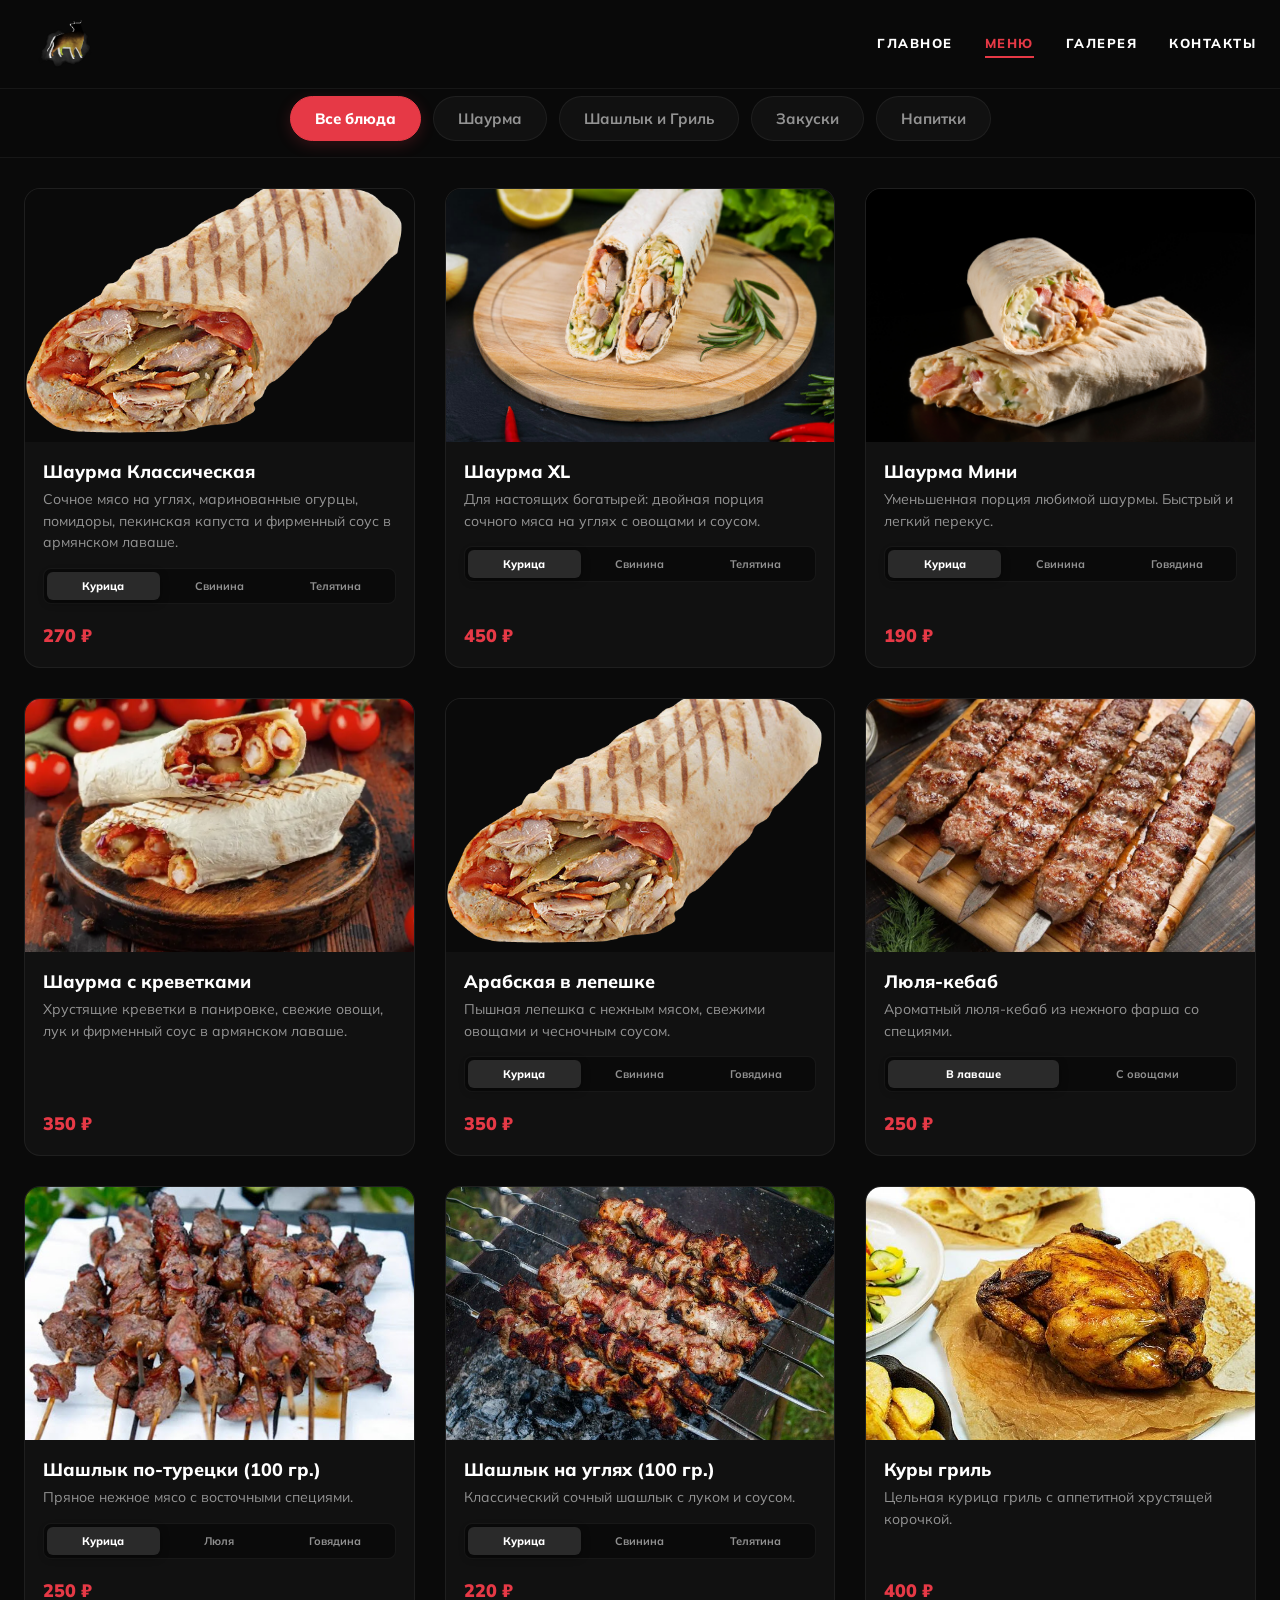
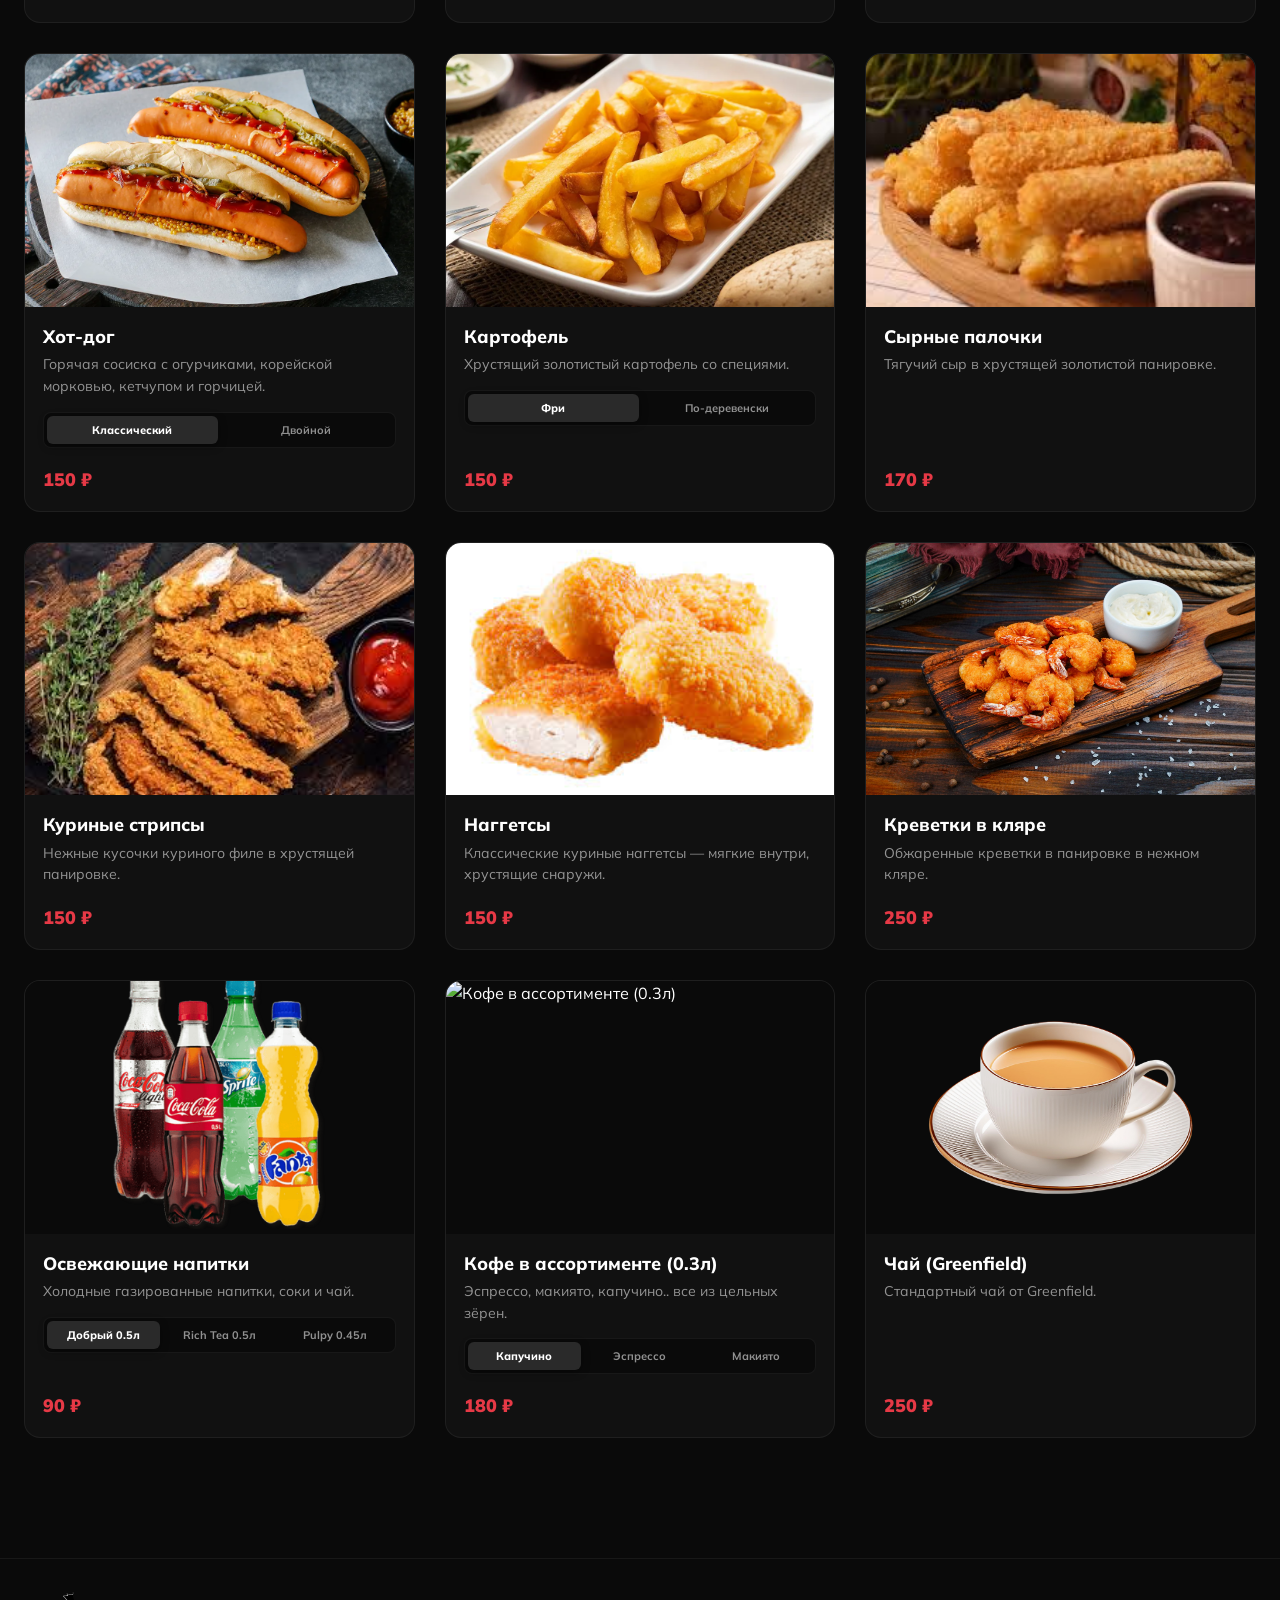
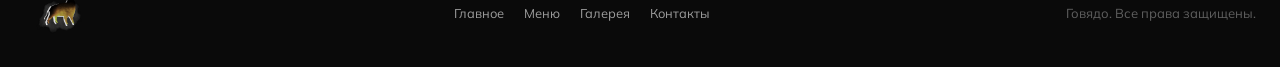
==== menu.html @ 37a3d104 "big upd2" ====
<!DOCTYPE html>
<html lang="ru">
<head>
    <meta charset="UTF-8">
    <meta name="viewport" content="width=device-width, initial-scale=1.0, maximum-scale=5.0">
    <title>Меню - Говядо</title>
    <meta name="description" content="Меню">
    <link rel="preconnect" href="https://fonts.googleapis.com">
    <link rel="preconnect" href="https://fonts.gstatic.com" crossorigin>
    <link href="https://fonts.googleapis.com/css2?family=Mulish:wght@400;500;600;700;800;900&display=swap" rel="stylesheet">
    <link rel="stylesheet" href="assets/css/main.css?v=4">
    <link rel="icon" type="image/svg+xml" href="favicon.svg">
</head>
<body class="page-menu">
    <!-- Header -->
    <header class="header">
        <div class="nav__backdrop"></div>
        <div class="header__inner">
            <a href="./" class="logo">
                <img src="assets/images/logo.png" alt="Говядо" class="logo__img">
            </a>
            <nav class="nav">
                <a href="./" class="nav__link">Главное</a>
                <a href="./menu" class="nav__link nav__link--active">Меню</a>
                <a href="./#gallery" class="nav__link">Галерея</a>
                <a href="./#contacts" class="nav__link">Контакты</a>
            </nav>
            <button class="nav__toggle" aria-label="Открыть меню">
                <span></span>
                <span></span>
                <span></span>
            </button>
        </div>
    </header>

    <!-- Categories Sub-navigation (Sticky) -->
    <div class="menu-categories">
        <div class="menu-categories__inner">
            <button class="category-btn category-btn--active" data-category="all">Все блюда</button>
            <button class="category-btn" data-category="shawarma">Шаурма</button>
            <button class="category-btn" data-category="grill">Шашлык и Гриль</button>
            <button class="category-btn" data-category="snacks">Закуски</button>
            <button class="category-btn" data-category="drinks">Напитки</button>
        </div>
    </div>

    <!-- Menu Section -->
    <main class="menu-section">
        <div class="container">
            <div class="menu-grid" id="menu-grid"></div>
        </div>
    </main>

    <!-- Footer -->
    <footer class="footer">
        <div class="container">
            <div class="footer__inner">
                <a href="#" class="logo">
                    <img src="assets/images/logo.png" alt="Говядо" class="logo__img">
                </a>
                <nav class="footer__nav" style="display: flex; gap: 20px; margin: 10px 0;">
                    <a href="./#hero" style="font-size: 0.8rem; color: rgba(255,255,255,0.6);">Главное</a>
                    <a href="./menu" style="font-size: 0.8rem; color: rgba(255,255,255,0.6);">Меню</a>
                    <a href="./#gallery" style="font-size: 0.8rem; color: rgba(255,255,255,0.6);">Галерея</a>
                    <a href="./#contacts" style="font-size: 0.8rem; color: rgba(255,255,255,0.6);">Контакты</a>
                </nav>
                <p class="footer__copy">Говядо. Все права защищены.</p>
            </div>
        </div>
    </footer>

    <script src="assets/js/main.js?v=4"></script>
</body>
</html>
---- assets/css/main.css ----
/* ============================================
   Говядо — Unified Production Stylesheet
   Font: Mulish (weights 400,500,600,700,800,900)
   ============================================ */

/* ============================================
   CSS Variables & Reset
   ============================================ */
:root {
    --font-main: 'Mulish', -apple-system, BlinkMacSystemFont, 'Segoe UI', Roboto, sans-serif;
    --color-bg: #0a0a0a;
    --color-bg-secondary: #0f0f0f;
    --color-surface: #111111;
    --color-surface-hover: #151515;
    --color-accent: #e63946;
    --color-accent-hover: #f2525f;
    --color-accent-dark: #c42b38;
    --color-text: #ffffff;
    --color-text-muted: rgba(255, 255, 255, 0.55);
    --color-text-dim: rgba(255, 255, 255, 0.35);
    --color-border: rgba(255, 255, 255, 0.06);
    --color-border-hover: rgba(230, 57, 70, 0.2);
    --radius-sm: 8px;
    --radius-md: 12px;
    --radius-lg: 14px;
    --radius-xl: 16px;
    --radius-pill: 30px;
    --shadow-sm: 0 2px 8px rgba(0, 0, 0, 0.2);
    --shadow-md: 0 8px 25px rgba(0, 0, 0, 0.3);
    --shadow-accent: 0 4px 15px rgba(230, 57, 70, 0.2);
    --transition-fast: 0.2s cubic-bezier(0.16, 1, 0.3, 1);
    --transition-base: 0.3s cubic-bezier(0.16, 1, 0.3, 1);
    --transition-slow: 0.5s cubic-bezier(0.16, 1, 0.3, 1);
}

*, *::before, *::after {
    margin: 0;
    padding: 0;
    box-sizing: border-box;
}

html {
    scroll-behavior: smooth;
    font-size: 16px;
    -webkit-text-size-adjust: 100%;
    -webkit-font-smoothing: antialiased;
    -moz-osx-font-smoothing: grayscale;
}

body {
    font-family: var(--font-main);
    background-color: var(--color-bg);
    color: var(--color-text);
    line-height: 1.5;
    overflow-x: hidden;
    font-weight: 400;
}

a {
    color: inherit;
    text-decoration: none;
    font-family: var(--font-main);
}

button {
    font-family: var(--font-main);
}

input, select, textarea {
    font-family: var(--font-main);
}

img {
    max-width: 100%;
    height: auto;
    display: block;
}

.container {
    width: 100%;
    max-width: 1280px;
    margin: 0 auto;
    padding: 0 20px;
}

/* ============================================
   Header / Navigation
   ============================================ */
.header {
    position: fixed;
    top: 0;
    left: 0;
    right: 0;
    z-index: 1000;
    padding: 14px 0;
    background: rgba(10, 10, 10, 0.95);
    backdrop-filter: blur(16px);
    -webkit-backdrop-filter: blur(16px);
    border-bottom: 1px solid var(--color-border);
    transition: padding var(--transition-fast), background var(--transition-fast);
}

.header--scrolled {
    padding: 10px 0;
    background: rgba(10, 10, 10, 0.98);
}

.header__inner {
    display: flex;
    align-items: center;
    justify-content: space-between;
    max-width: 1280px;
    margin: 0 auto;
    padding: 0 20px;
    position: relative;
    z-index: 1001;
}

/* Mobile menu backdrop */
.nav__backdrop {
    position: fixed;
    inset: 0;
    background: rgba(0, 0, 0, 0.6);
    backdrop-filter: blur(6px);
    -webkit-backdrop-filter: blur(6px);
    opacity: 0;
    visibility: hidden;
    transition: opacity 0.35s ease, visibility 0.35s ease;
    z-index: 998;
}

.nav--open .nav__backdrop {
    opacity: 1;
    visibility: visible;
}

.logo__img {
    display: block;
    height: 52px;
    width: auto;
    max-width: 220px;
    transition: height var(--transition-fast);
}

.header--scrolled .logo__img {
    height: 44px;
}

.nav {
    display: flex;
    gap: 32px;
}

.nav__link {
    font-family: var(--font-main);
    font-size: 0.8125rem;
    font-weight: 800;
    text-transform: uppercase;
    letter-spacing: 1.5px;
    color: var(--color-text);
    transition: color var(--transition-fast);
    position: relative;
    padding: 4px 0;
}

.nav__link::after {
    content: '';
    position: absolute;
    bottom: 0;
    left: 0;
    width: 0;
    height: 2px;
    background: var(--color-accent);
    transition: width var(--transition-base);
}

.nav__link:hover,
.nav__link--active {
    color: var(--color-accent);
}

.nav__link:hover::after,
.nav__link--active::after {
    width: 100%;
}

.nav__toggle {
    display: none;
    flex-direction: column;
    gap: 5px;
    background: none;
    border: none;
    cursor: pointer;
    padding: 4px;
}

.nav__toggle span {
    display: block;
    width: 26px;
    height: 2px;
    background: var(--color-text);
    transition: all var(--transition-base);
}

/* ============================================
   Hero Section (Landing Page)
   ============================================ */
.hero {
    position: relative;
    min-height: 100vh;
    min-height: 100dvh;
    display: flex;
    flex-direction: column;
    align-items: center;
    justify-content: center;
    overflow: hidden;
    padding-top: 90px;
    padding-bottom: 40px;
}

.hero__bg {
    position: absolute;
    inset: 0;
    z-index: 1;
    background:
        radial-gradient(ellipse at 50% 50%, rgba(230, 57, 70, 0.12) 0%, transparent 55%),
        radial-gradient(ellipse at 30% 70%, rgba(230, 57, 70, 0.06) 0%, transparent 45%),
        radial-gradient(ellipse at 70% 30%, rgba(230, 57, 70, 0.06) 0%, transparent 45%),
        var(--color-bg);
}

.hero__bg-overlay {
    position: absolute;
    inset: 0;
    background: repeating-linear-gradient(0deg, transparent, transparent 2px, rgba(0, 0, 0, 0.03) 2px, rgba(0, 0, 0, 0.03) 4px);
}

/* Marquee */
.hero__marquee {
    position: absolute;
    inset: 0;
    display: flex;
    flex-direction: column;
    justify-content: center;
    gap: 0;
    z-index: 2;
    overflow: hidden;
    opacity: 0;
    animation: marqueeFadeIn 1.5s ease 0.5s forwards;
}

@keyframes marqueeFadeIn {
    from { opacity: 0; }
    to { opacity: 1; }
}

.marquee-row {
    width: 100%;
    overflow: hidden;
    white-space: nowrap;
    padding: 2px 0;
}

.marquee-track {
    display: inline-flex;
    gap: 36px;
    will-change: transform;
}

.marquee-track span {
    font-family: var(--font-main);
    font-size: clamp(2.2rem, 7vw, 5.5rem);
    font-weight: 900;
    text-transform: uppercase;
    letter-spacing: 6px;
    color: rgba(255, 255, 255, 0.07);
    user-select: none;
    flex-shrink: 0;
}

.marquee-row--left .marquee-track {
    animation: marquee-left 30s linear infinite;
}

.marquee-row--right .marquee-track {
    animation: marquee-right 30s linear infinite;
}

@keyframes marquee-left {
    0% { transform: translateX(0); }
    100% { transform: translateX(-50%); }
}

@keyframes marquee-right {
    0% { transform: translateX(-50%); }
    100% { transform: translateX(0); }
}

/* Products Marquee Rows */
.hero__products-row {
    position: absolute;
    left: 0;
    width: 100%;
    overflow: hidden;
    white-space: nowrap;
    z-index: 3;
    pointer-events: none;
}

.hero__products-row--top {
    top: 16%;
}

.hero__products-row--bottom {
    bottom: 20%;
}

.products-track {
    display: inline-flex;
    align-items: center;
    gap: clamp(40px, 6vw, 100px);
    will-change: transform;
}

.products-track img {
    height: clamp(55px, 8vw, 100px);
    width: auto;
    filter: drop-shadow(0 10px 20px rgba(0,0,0,0.6));
    opacity: 0.92;
    flex-shrink: 0;
}

.hero__products-row--top .products-track {
    animation: products-left 22s linear infinite;
}

.hero__products-row--bottom .products-track {
    animation: products-right 22s linear infinite;
}

@keyframes products-left {
    0% { transform: translateX(0); }
    100% { transform: translateX(-50%); }
}

@keyframes products-right {
    0% { transform: translateX(-50%); }
    100% { transform: translateX(0); }
}

/* Fire glow under product */
.hero__fire-wrap {
    position: absolute;
    bottom: 10%;
    left: 50%;
    transform: translateX(-50%);
    width: clamp(260px, 48vw, 580px);
    height: clamp(90px, 18vw, 200px);
    z-index: 2;
    pointer-events: none;
    overflow: hidden;
}

.fire-layer {
    position: absolute;
    bottom: -30%;
    left: 50%;
    transform: translateX(-50%);
    border-radius: 50%;
    filter: blur(30px);
    opacity: 0;
    animation: firePulse 3s ease-in-out infinite;
}

.fire-layer:nth-child(1) {
    width: 70%;
    height: 80%;
    background: radial-gradient(ellipse at center, rgba(230, 80, 30, 0.55) 0%, transparent 70%);
    animation-delay: 0s;
    animation-duration: 2.8s;
}

.fire-layer:nth-child(2) {
    width: 90%;
    height: 100%;
    background: radial-gradient(ellipse at center, rgba(230, 57, 70, 0.4) 0%, transparent 70%);
    animation-delay: 0.8s;
    animation-duration: 3.5s;
}

.fire-layer:nth-child(3) {
    width: 50%;
    height: 60%;
    background: radial-gradient(ellipse at center, rgba(255, 140, 0, 0.45) 0%, transparent 70%);
    animation-delay: 0.4s;
    animation-duration: 2.2s;
}

@keyframes firePulse {
    0%, 100% { transform: translateX(-50%) scale(1); opacity: 0.4; }
    50% { transform: translateX(-50%) scale(1.2); opacity: 0.75; }
}

/* Product */
.hero__product {
    position: relative;
    z-index: 4;
    margin: 16px 0;
    opacity: 0;
    transform: translateY(40px) scale(0.9);
    animation: productAppear 1.2s cubic-bezier(0.16, 1, 0.3, 1) 0.8s forwards;
}

@keyframes productAppear {
    to { opacity: 1; transform: translateY(0) scale(1); }
}

.hero__product-img {
    width: clamp(200px, 50vw, 440px);
    height: auto;
    filter: drop-shadow(0 20px 40px rgba(0, 0, 0, 0.7));
    animation: productFloat 4s ease-in-out infinite 2s;
}

@keyframes productFloat {
    0%, 100% { transform: translateY(0); }
    50% { transform: translateY(-14px); }
}

/* CTA */
.hero__cta {
    position: relative;
    z-index: 4;
    text-align: center;
    padding: 0 20px;
    margin-top: 16px;
    opacity: 0;
    transform: translateY(30px);
    animation: ctaAppear 1s cubic-bezier(0.16, 1, 0.3, 1) 1.2s forwards;
}

@keyframes ctaAppear {
    to { opacity: 1; transform: translateY(0); }
}

.hero__title {
    font-family: var(--font-main);
    font-size: clamp(2rem, 6vw, 4.5rem);
    font-weight: 900;
    text-transform: uppercase;
    letter-spacing: 4px;
    margin-bottom: 12px;
    color: var(--color-text);
    text-shadow: 0 4px 12px rgba(0, 0, 0, 0.6);
}

.hero__subtitle {
    font-family: var(--font-main);
    font-size: clamp(0.9375rem, 3vw, 1.5rem);
    font-weight: 700;
    color: rgba(255, 255, 255, 0.85);
    max-width: 520px;
    margin: 0 auto;
    line-height: 1.5;
    text-shadow: 0 2px 8px rgba(0, 0, 0, 0.6);
}

.hero__btn {
    display: inline-block;
    margin-top: 24px;
    padding: 14px 36px;
    background: var(--color-accent);
    color: var(--color-text);
    font-family: var(--font-main);
    font-size: 1rem;
    font-weight: 800;
    text-transform: uppercase;
    letter-spacing: 1.5px;
    border-radius: var(--radius-pill);
    transition: all var(--transition-fast);
    box-shadow: var(--shadow-accent);
}

.hero__btn:hover {
    background: var(--color-accent-hover);
    transform: translateY(-2px);
    box-shadow: 0 6px 20px rgba(230, 57, 70, 0.35);
}

/* ============================================
   Section Titles
   ============================================ */
.section-title {
    font-family: var(--font-main);
    font-size: clamp(1.75rem, 5vw, 2.75rem);
    font-weight: 900;
    text-transform: uppercase;
    letter-spacing: 3px;
    text-align: center;
    margin-bottom: 40px;
    color: var(--color-text);
    position: relative;
}

.section-title::after {
    content: '';
    display: block;
    width: 56px;
    height: 3px;
    background: var(--color-accent);
    margin: 14px auto 0;
}

/* ============================================
   Landing Page Menu (Table)
   ============================================ */
.menu {
    padding: 80px 0;
    background: var(--color-bg-secondary);
}

.menu__table-wrapper {
    overflow-x: auto;
    border-radius: var(--radius-md);
    border: 1px solid var(--color-border);
}

.menu__table {
    width: 100%;
    border-collapse: collapse;
    font-size: 1rem;
    min-width: 600px;
}

.menu__table thead {
    background: var(--color-surface);
}

.menu__table th {
    font-family: var(--font-main);
    padding: 18px 20px;
    text-align: left;
    font-size: 0.75rem;
    font-weight: 800;
    text-transform: uppercase;
    letter-spacing: 2px;
    color: var(--color-accent);
    border-bottom: 2px solid rgba(230, 57, 70, 0.3);
}

.menu__table th:last-child {
    text-align: right;
}

.menu__table tbody tr {
    border-bottom: 1px solid rgba(255, 255, 255, 0.04);
    transition: background var(--transition-fast);
}

.menu__table tbody tr:hover {
    background: rgba(230, 57, 70, 0.04);
}

.menu__table tbody tr:last-child {
    border-bottom: none;
}

.menu__table td {
    padding: 18px 20px;
    vertical-align: middle;
}

.menu__dish {
    font-family: var(--font-main);
    font-size: 1.0625rem;
    font-weight: 800;
    color: var(--color-text);
    white-space: nowrap;
}

.menu__desc {
    font-family: var(--font-main);
    font-size: 0.875rem;
    color: var(--color-text-muted);
    line-height: 1.5;
}

.menu__price {
    font-family: var(--font-main);
    font-size: 1.125rem;
    font-weight: 900;
    color: var(--color-accent);
    text-align: right;
    white-space: nowrap;
}

/* ============================================
   MENU PAGE — Dodo-style Showcase
   ============================================ */
.page-menu {
    padding-top: 70px;
}

.menu-section {
    padding: 30px 0 100px;
    background: var(--color-bg);
}

/* Sticky Categories Bar */
.menu-categories {
    position: sticky;
    top: 70px;
    background: rgba(10, 10, 10, 0.94);
    backdrop-filter: blur(12px);
    -webkit-backdrop-filter: blur(12px);
    z-index: 100;
    border-bottom: 1px solid var(--color-border);
    padding: 14px 0;
    overflow-x: auto;
    white-space: nowrap;
    scrollbar-width: none;
    -webkit-overflow-scrolling: touch;
}

.menu-categories::-webkit-scrollbar {
    display: none;
}

.menu-categories__inner {
    display: flex;
    justify-content: center;
    gap: 10px;
    max-width: 1280px;
    margin: 0 auto;
    padding: 0 20px;
}

.category-btn {
    font-family: var(--font-main);
    background: var(--color-surface);
    color: var(--color-text-muted);
    border: 1px solid var(--color-border);
    padding: 10px 20px;
    border-radius: var(--radius-pill);
    font-size: 0.875rem;
    font-weight: 700;
    cursor: pointer;
    transition: all var(--transition-fast);
    white-space: nowrap;
    flex-shrink: 0;
}

.category-btn:hover {
    color: var(--color-text);
    border-color: rgba(255, 255, 255, 0.15);
    background: var(--color-surface-hover);
}

.category-btn--active {
    background: var(--color-accent) !important;
    color: var(--color-text) !important;
    border-color: var(--color-accent) !important;
    box-shadow: var(--shadow-accent);
    font-weight: 800;
}

/* Menu Grid */
.menu-grid {
    display: grid;
    grid-template-columns: repeat(auto-fill, minmax(280px, 1fr));
    gap: 24px;
}

/* Menu Card */
.menu-card {
    background: var(--color-surface);
    border: 1px solid var(--color-border);
    border-radius: var(--radius-xl);
    overflow: hidden;
    display: flex;
    flex-direction: column;
    transition: border-color var(--transition-base), transform var(--transition-base), box-shadow var(--transition-base);
    cursor: default;
}

.menu-card:hover {
    border-color: var(--color-border-hover);
    transform: translateY(-6px);
    box-shadow: 0 12px 32px rgba(0, 0, 0, 0.35);
}

.menu-card__img-wrapper {
    position: relative;
    width: 100%;
    padding-top: 65%;
    overflow: hidden;
    background: #0a0a0a;
}

.menu-card__img {
    position: absolute;
    top: 0;
    left: 0;
    width: 100%;
    height: 100%;
    object-fit: cover;
    transition: transform var(--transition-slow);
}

.menu-card:hover .menu-card__img {
    transform: scale(1.06);
}

.menu-card__content {
    padding: 18px;
    flex-grow: 1;
    display: flex;
    flex-direction: column;
}

.menu-card__title {
    font-family: var(--font-main);
    font-size: 1.0625rem;
    font-weight: 800;
    color: var(--color-text);
    margin-bottom: 6px;
    line-height: 1.3;
}

.menu-card__desc {
    font-family: var(--font-main);
    font-size: 0.8125rem;
    font-weight: 400;
    color: var(--color-text-muted);
    line-height: 1.55;
    margin-bottom: 14px;
}

/* Variation Pills */
.card-variations {
    background: var(--color-bg);
    border-radius: var(--radius-sm);
    padding: 3px;
    display: flex;
    gap: 3px;
    border: 1px solid var(--color-border);
    margin-bottom: 14px;
}

.variation-btn {
    font-family: var(--font-main);
    flex: 1;
    text-align: center;
    font-size: 0.6875rem;
    font-weight: 700;
    padding: 7px 3px;
    border-radius: 6px;
    border: none;
    background: transparent;
    color: var(--color-text-muted);
    cursor: pointer;
    transition: all var(--transition-fast);
    white-space: nowrap;
}

.variation-btn:hover {
    color: var(--color-text);
}

.variation-btn--active {
    background: #2a2a2a;
    color: var(--color-text) !important;
    box-shadow: 0 2px 8px rgba(0, 0, 0, 0.4);
    font-weight: 800;
}

/* Card Price */
.menu-card__price {
    font-family: var(--font-main);
    font-size: 1.125rem;
    font-weight: 900;
    color: var(--color-accent);
    margin-top: auto;
    padding-top: 4px;
}

.price-val {
    font-family: var(--font-main);
}

/* ============================================
   About Section
   ============================================ */
.about {
    padding: 80px 0;
    background: var(--color-bg);
}

.about__features {
    display: grid;
    grid-template-columns: 1fr;
    gap: 16px;
}

.about__feature {
    text-align: left;
    padding: 24px 20px;
    background: var(--color-surface);
    border-radius: var(--radius-md);
    border: 1px solid var(--color-border);
    transition: border-color var(--transition-base);
}

.about__feature:hover {
    border-color: var(--color-border-hover);
}

.about__feature-title {
    font-family: var(--font-main);
    font-size: 1.125rem;
    font-weight: 800;
    margin-bottom: 8px;
    color: var(--color-text);
}

.about__feature-text {
    font-family: var(--font-main);
    font-size: 0.875rem;
    color: var(--color-text-muted);
    line-height: 1.6;
}

/* ============================================
   Gallery Section
   ============================================ */
.gallery {
    padding: 80px 0;
    background: var(--color-bg-secondary);
}

.gallery__slider {
    position: relative;
    display: flex;
    align-items: center;
    gap: 12px;
}

.gallery__viewport {
    flex: 1;
    overflow: hidden;
    border-radius: var(--radius-lg);
    border: 1px solid var(--color-border);
    background: var(--color-bg);
}

.gallery__track {
    display: flex;
    transition: transform var(--transition-slow);
}

.gallery__slide {
    flex: 0 0 100%;
    display: flex;
    align-items: center;
    justify-content: center;
    background: var(--color-bg);
    min-height: 280px;
    max-height: 60vh;
    overflow: hidden;
}

.gallery__slide img {
    max-width: 100%;
    max-height: 100%;
    width: auto;
    height: auto;
    object-fit: contain;
    display: block;
}

.gallery__btn {
    flex-shrink: 0;
    width: 44px;
    height: 44px;
    border-radius: 50%;
    border: 1px solid rgba(255, 255, 255, 0.1);
    background: rgba(255, 255, 255, 0.05);
    color: var(--color-text);
    cursor: pointer;
    display: flex;
    align-items: center;
    justify-content: center;
    transition: all var(--transition-fast);
    backdrop-filter: blur(8px);
}

.gallery__btn:hover {
    background: var(--color-accent);
    border-color: var(--color-accent);
    transform: scale(1.1);
}

.gallery__btn:active {
    transform: scale(0.95);
}

.gallery__btn--prev {
    order: -1;
}

.gallery__dots {
    display: flex;
    justify-content: center;
    gap: 10px;
    margin-top: 24px;
}

.gallery__dot {
    width: 10px;
    height: 10px;
    border-radius: 50%;
    border: none;
    background: rgba(255, 255, 255, 0.15);
    cursor: pointer;
    transition: all var(--transition-base);
    padding: 0;
    position: relative;
}

.gallery__dot::after {
    content: '';
    position: absolute;
    top: 50%;
    left: 50%;
    transform: translate(-50%, -50%);
    width: 32px;
    height: 32px;
}

.gallery__dot--active {
    background: var(--color-accent);
    transform: scale(1.3);
}

.gallery__dot:hover {
    background: rgba(230, 57, 70, 0.6);
}

/* ============================================
   Contacts Section
   ============================================ */
.contacts {
    padding: 80px 0;
    background: var(--color-bg);
}

.contacts__grid {
    display: grid;
    grid-template-columns: 1fr;
    gap: 24px;
}

.contacts__info {
    display: flex;
    flex-direction: column;
    gap: 12px;
}

.contacts__item {
    padding: 20px;
    background: var(--color-surface);
    border-radius: var(--radius-md);
    border: 1px solid var(--color-border);
    transition: border-color var(--transition-base);
}

.contacts__item:hover {
    border-color: var(--color-border-hover);
}

.contacts__label {
    font-family: var(--font-main);
    font-size: 0.6875rem;
    font-weight: 800;
    text-transform: uppercase;
    letter-spacing: 2.5px;
    color: var(--color-accent);
    margin-bottom: 8px;
}

.contacts__value {
    font-family: var(--font-main);
    font-size: 1rem;
    font-weight: 600;
    color: var(--color-text);
    line-height: 1.5;
}

.contacts__value a {
    color: var(--color-text);
    transition: color var(--transition-fast);
}

.contacts__value a:hover {
    color: var(--color-accent);
}

.contacts__map {
    border-radius: var(--radius-lg);
    overflow: hidden;
    border: 1px solid var(--color-border);
}

.contacts__map iframe {
    display: block;
    border: none;
    width: 100%;
    height: 320px;
}

/* ============================================
   Footer
   ============================================ */
.footer {
    padding: 28px 0;
    background: var(--color-bg);
    border-top: 1px solid var(--color-border);
}

.footer__inner {
    display: flex;
    flex-direction: column;
    align-items: center;
    gap: 12px;
    text-align: center;
}

.footer__nav {
    display: flex;
    gap: 20px;
    flex-wrap: wrap;
    justify-content: center;
}

.footer__nav a {
    font-family: var(--font-main);
    font-size: 0.8rem;
    color: var(--color-text-muted);
    transition: color var(--transition-fast);
}

.footer__nav a:hover {
    color: var(--color-accent);
}

.footer .logo__img {
    height: 52px;
}

.footer__copy {
    font-family: var(--font-main);
    font-size: 0.8125rem;
    color: var(--color-text-dim);
}

/* ============================================
   Mobile Navigation States
   ============================================ */
.nav--open .nav__toggle span:nth-child(1) {
    transform: rotate(45deg) translate(5px, 5px);
}

.nav--open .nav__toggle span:nth-child(2) {
    opacity: 0;
}

.nav--open .nav__toggle span:nth-child(3) {
    transform: rotate(-45deg) translate(5px, -5px);
}

/* ============================================
   TABLET & DESKTOP (min-width: 768px)
   ============================================ */
@media (min-width: 768px) {
    .container {
        padding: 0 24px;
    }

    .header__inner {
        padding: 0 24px;
    }

    .hero {
        padding-top: 90px;
        padding-bottom: 60px;
    }

    .hero__product {
        margin: 24px 0;
    }

    .hero__product-img {
        width: clamp(280px, 38vw, 440px);
    }

    .hero__cta {
        margin-top: 24px;
    }

    .hero__title {
        margin-bottom: 16px;
    }

    .hero__subtitle {
        max-width: 600px;
    }

    .marquee-track span {
        font-size: clamp(3rem, 6.5vw, 5.5rem);
        letter-spacing: 10px;
    }

    .section-title {
        margin-bottom: 56px;
    }

    .menu {
        padding: 100px 0;
    }

    .menu-section {
        padding: 40px 0 120px;
    }

    .menu-categories {
        top: 80px;
        padding: 16px 0;
    }

    .menu-categories__inner {
        gap: 12px;
    }

    .category-btn {
        padding: 12px 24px;
        font-size: 0.9375rem;
    }

    .menu-grid {
        gap: 30px;
        grid-template-columns: repeat(auto-fill, minmax(300px, 1fr));
    }

    .menu-card__title {
        font-size: 1.125rem;
    }

    .menu-card__desc {
        font-size: 0.875rem;
    }

    .about {
        padding: 100px 0;
    }

    .about__features {
        grid-template-columns: repeat(3, 1fr);
        gap: 24px;
    }

    .about__feature {
        text-align: center;
        padding: 32px 24px;
    }

    .gallery {
        padding: 100px 0;
    }

    .gallery__slide {
        min-height: 400px;
        max-height: 70vh;
    }

    .gallery__btn {
        width: 52px;
        height: 52px;
    }

    .contacts {
        padding: 100px 0;
    }

    .contacts__grid {
        grid-template-columns: 1fr 1.5fr;
        gap: 48px;
    }

    .contacts__map iframe {
        height: 420px;
    }

    .footer__inner {
        flex-direction: row;
        justify-content: space-between;
        text-align: left;
    }
}

/* ============================================
   DESKTOP (min-width: 1024px)
   ============================================ */
@media (min-width: 1024px) {
    .logo__img {
        height: 60px;
        max-width: 260px;
    }

    .header--scrolled .logo__img {
        height: 48px;
    }

    .menu__table th,
    .menu__table td {
        padding: 20px 24px;
    }

    .menu__dish {
        font-size: 1.125rem;
    }

    .menu__price {
        font-size: 1.25rem;
    }
}

/* ============================================
   MOBILE SPECIFIC (max-width: 767px)
   ============================================ */
@media (max-width: 767px) {
    .nav__toggle {
        display: flex;
        width: 44px;
        height: 44px;
        align-items: center;
        justify-content: center;
        flex-direction: column;
        gap: 5px;
        padding: 0;
        border-radius: 8px;
        background: rgba(255, 255, 255, 0.05);
        border: 1px solid rgba(255, 255, 255, 0.08);
        transition: background var(--transition-fast);
    }

    .nav__toggle:active {
        background: rgba(255, 255, 255, 0.15);
    }

    .nav {
        position: fixed;
        top: 0;
        right: -100%;
        width: 300px;
        max-width: 85vw;
        height: 100vh;
        height: 100dvh;
        background: var(--color-surface);
        flex-direction: column;
        padding: 90px 24px 32px;
        gap: 0;
        transition: right 0.35s cubic-bezier(0.16, 1, 0.3, 1);
        z-index: 999;
        border-left: 1px solid var(--color-border);
        overflow-y: auto;
        -webkit-overflow-scrolling: touch;
    }

    .nav--open .nav {
        right: 0;
    }

    .nav__link {
        font-size: 1.125rem;
        padding: 16px 0;
        display: block;
        width: 100%;
        border-bottom: 1px solid var(--color-border);
    }

    .nav__link:last-child {
        border-bottom: none;
    }

    .nav__link::after {
        display: none !important;
    }

    .logo__img,
    .header--scrolled .logo__img {
        height: 56px !important;
        max-width: 240px;
    }

    .marquee-track {
        gap: 24px !important;
    }

    .marquee-track span {
        color: rgba(255, 255, 255, 0.04) !important;
        font-size: clamp(2rem, 7vw, 3.5rem) !important;
        letter-spacing: 6px !important;
    }

    .hero__products-row--top {
        top: 14%;
    }

    .hero__products-row--bottom {
        bottom: 18%;
    }

    .products-track img {
        height: clamp(45px, 7vw, 70px);
    }

    .hero__fire-wrap {
        bottom: 8%;
    }

    .menu-categories {
        top: 72px;
        padding: 10px 0;
    }

    .category-btn {
        padding: 8px 16px;
        font-size: 0.8125rem;
    }

    .menu-grid {
        grid-template-columns: repeat(2, 1fr);
        gap: 12px;
    }

    .menu-card {
        flex-direction: column;
    }

    .menu-card__img-wrapper {
        width: 100%;
        padding-top: 65%;
        min-width: auto;
        height: auto;
    }

    .menu-card__img {
        position: absolute;
        top: 0;
        left: 0;
        width: 100%;
        height: 100%;
    }

    .menu-card__content {
        padding: 14px;
    }

    .menu-card__title {
        font-size: 0.9375rem;
    }

    .menu-card__desc {
        font-size: 0.75rem;
        margin-bottom: 10px;
        display: -webkit-box;
        -webkit-line-clamp: 2;
        -webkit-box-orient: vertical;
        overflow: hidden;
    }

    .card-variations {
        flex-wrap: wrap;
    }

    .variation-btn {
        font-size: 0.625rem;
        padding: 6px 2px;
    }

    .menu-card__price {
        font-size: 1rem;
    }

    .gallery__btn {
        display: none;
    }

    .gallery__slide {
        min-height: 240px;
    }
}

/* ============================================
   SMALL MOBILE (max-width: 380px)
   ============================================ */
@media (max-width: 380px) {
    .container {
        padding: 0 16px;
    }

    .header__inner {
        padding: 0 16px;
    }

    .logo__img {
        height: 48px !important;
        max-width: 200px;
    }

    .hero__product-img {
        width: 160px;
    }

    .marquee-track span {
        font-size: 1.6rem !important;
        letter-spacing: 3px !important;
    }

    .hero__title {
        font-size: 1.75rem !important;
    }

    .hero__subtitle {
        font-size: 0.875rem !important;
    }

    .menu-grid {
        grid-template-columns: 1fr;
        gap: 14px;
    }

    .menu-card__content {
        padding: 12px;
    }

    .menu-card__title {
        font-size: 0.9375rem;
    }

    .menu-card__price {
        font-size: 1rem;
    }

    .contacts__item {
        padding: 16px;
    }

    .contacts__value {
        font-size: 0.9375rem;
    }
}
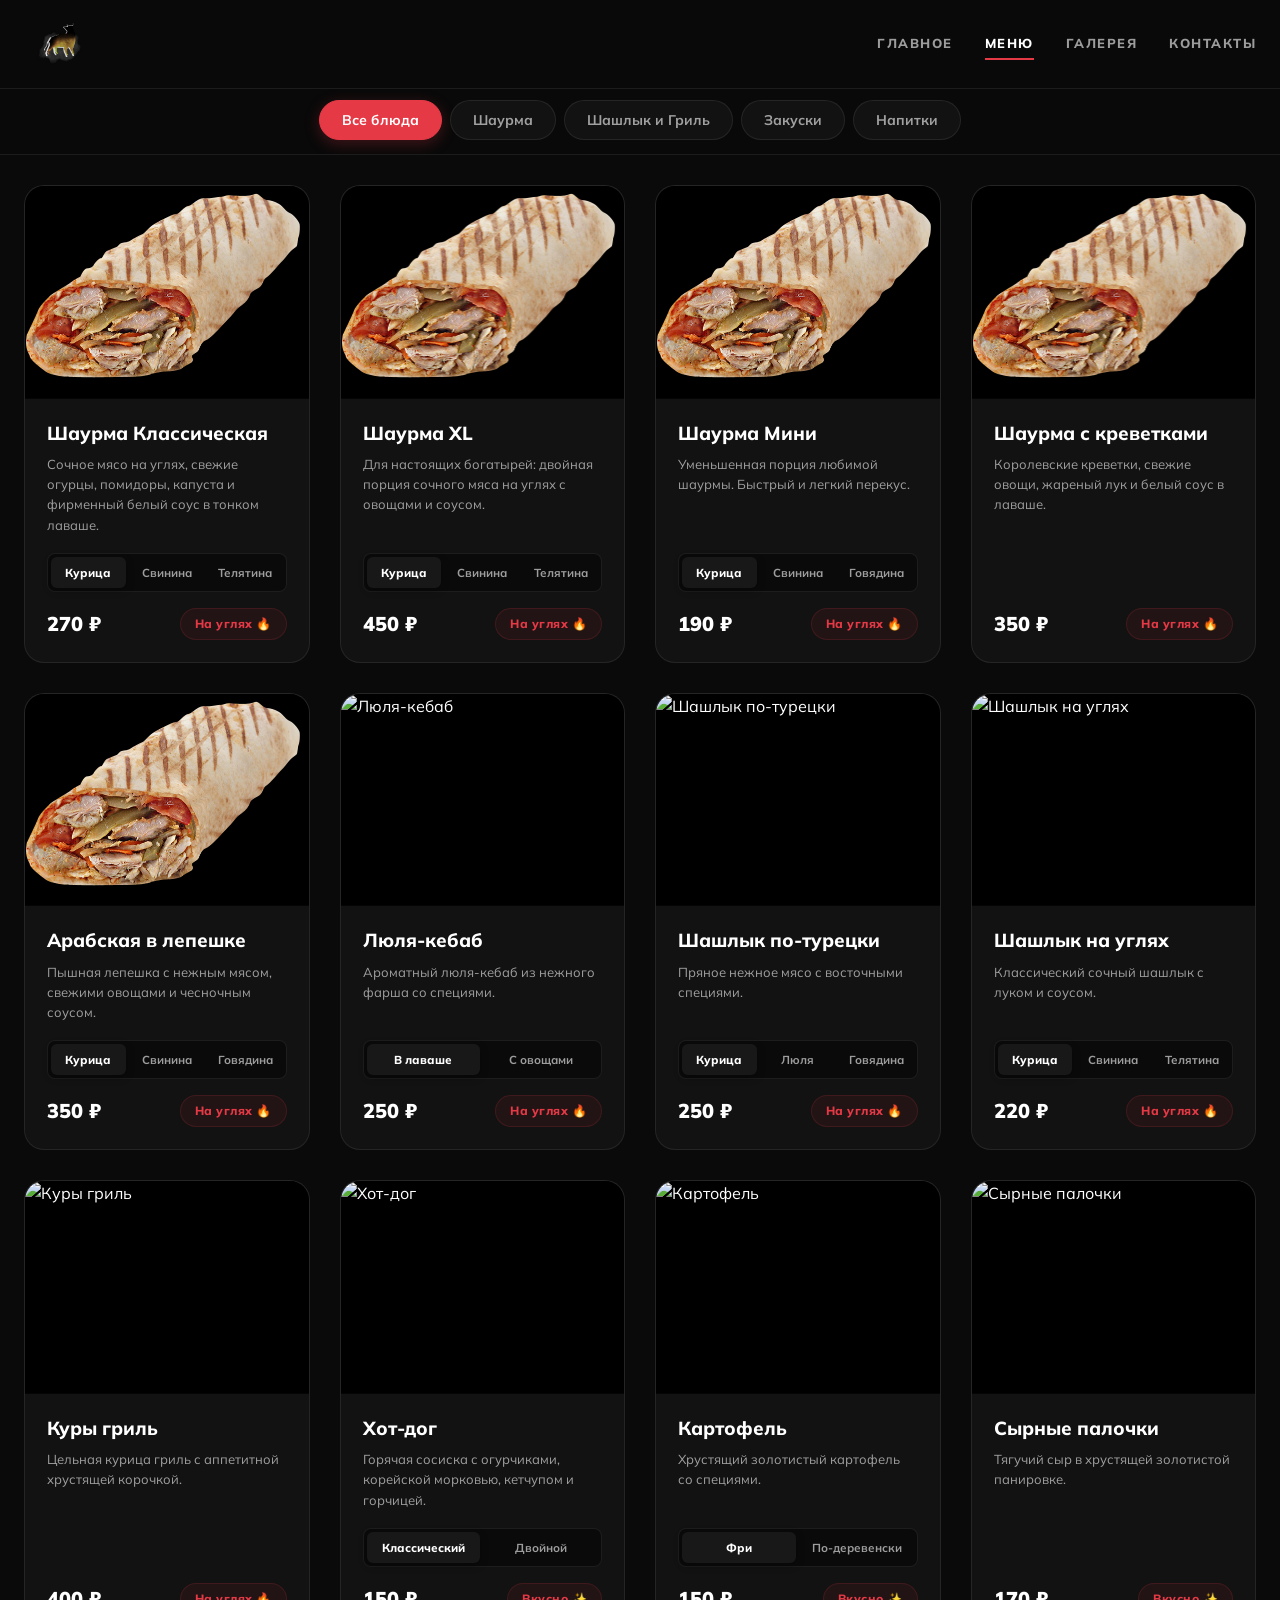
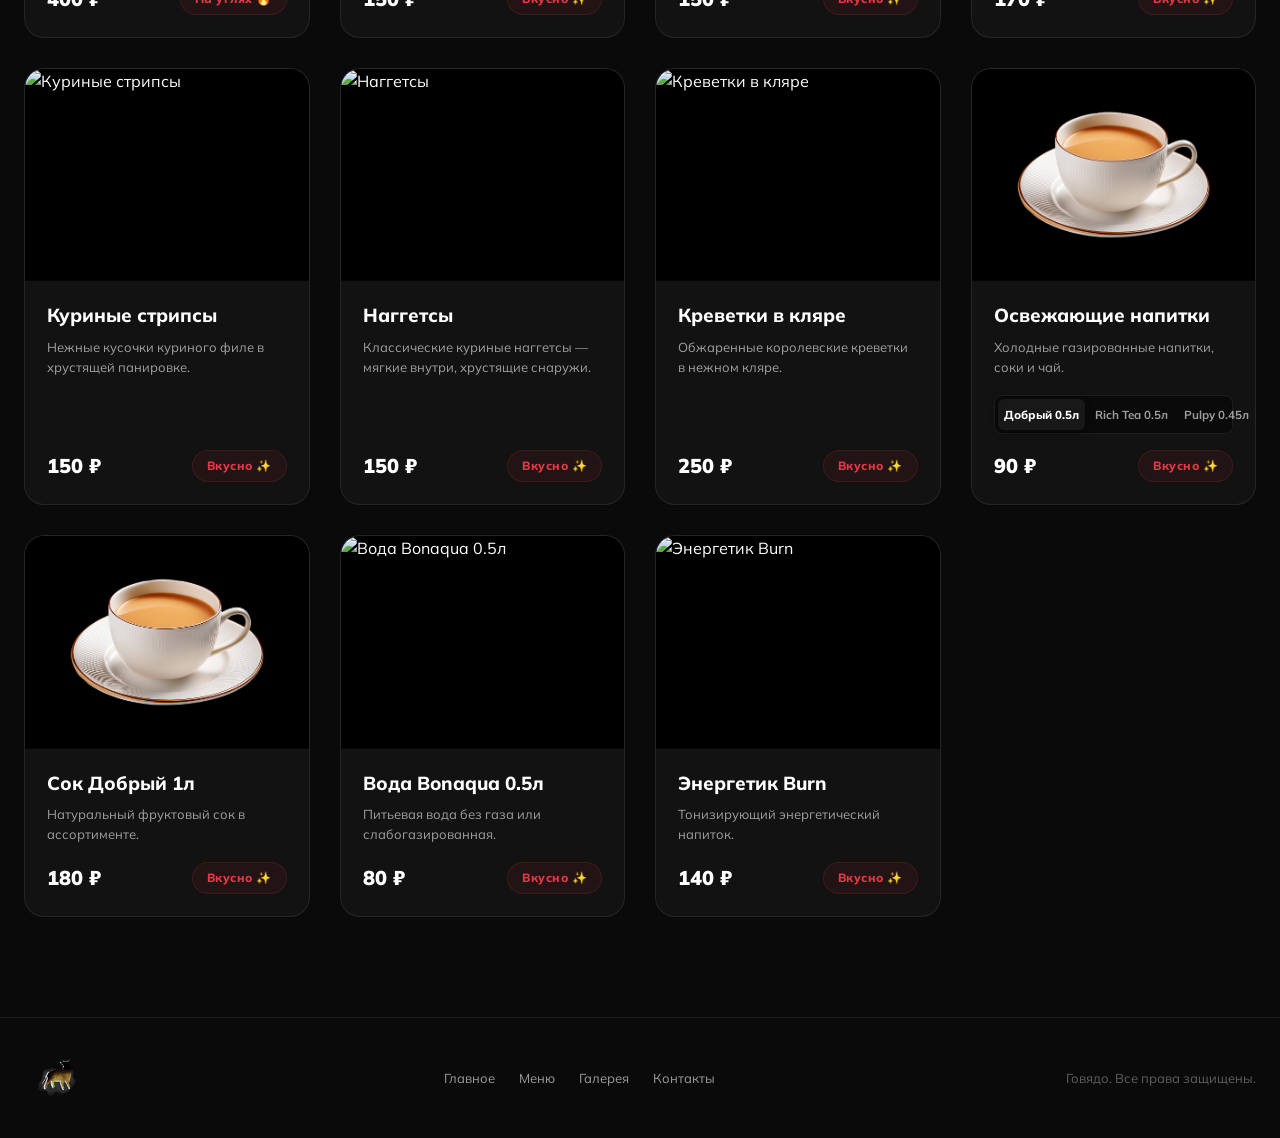
==== commit 13d85a8a: "design1" ====
--- a/menu.html
+++ b/menu.html
@@ -8,10 +8,11 @@
     <link rel="preconnect" href="https://fonts.googleapis.com">
     <link rel="preconnect" href="https://fonts.gstatic.com" crossorigin>
     <link href="https://fonts.googleapis.com/css2?family=Mulish:wght@400;500;600;700;800;900&display=swap" rel="stylesheet">
-    <link rel="stylesheet" href="assets/css/main.css?v=4">
+    <link rel="stylesheet" href="assets/css/main.css">
     <link rel="icon" type="image/svg+xml" href="favicon.svg">
 </head>
 <body class="page-menu">
+
     <!-- Header -->
     <header class="header">
         <div class="nav__backdrop"></div>
@@ -21,7 +22,7 @@
             </a>
             <nav class="nav">
                 <a href="./" class="nav__link">Главное</a>
-                <a href="./menu" class="nav__link nav__link--active">Меню</a>
+                <a href="menu" class="nav__link nav__link--active">Меню</a>
                 <a href="./#gallery" class="nav__link">Галерея</a>
                 <a href="./#contacts" class="nav__link">Контакты</a>
             </nav>
@@ -33,7 +34,7 @@
         </div>
     </header>
 
-    <!-- Categories Sub-navigation (Sticky) -->
+    <!-- Sticky Dodo-Style Categories Selector -->
     <div class="menu-categories">
         <div class="menu-categories__inner">
             <button class="category-btn category-btn--active" data-category="all">Все блюда</button>
@@ -44,10 +45,12 @@
         </div>
     </div>
 
-    <!-- Menu Section -->
+    <!-- Menu Cards Section -->
     <main class="menu-section">
         <div class="container">
-            <div class="menu-grid" id="menu-grid"></div>
+            <div class="menu-grid" id="menu-grid">
+                <!-- Карточки меню генерируются динамически через main.js -->
+            </div>
         </div>
     </main>
 
@@ -58,17 +61,17 @@
                 <a href="#" class="logo">
                     <img src="assets/images/logo.png" alt="Говядо" class="logo__img">
                 </a>
-                <nav class="footer__nav" style="display: flex; gap: 20px; margin: 10px 0;">
-                    <a href="./#hero" style="font-size: 0.8rem; color: rgba(255,255,255,0.6);">Главное</a>
-                    <a href="./menu" style="font-size: 0.8rem; color: rgba(255,255,255,0.6);">Меню</a>
-                    <a href="./#gallery" style="font-size: 0.8rem; color: rgba(255,255,255,0.6);">Галерея</a>
-                    <a href="./#contacts" style="font-size: 0.8rem; color: rgba(255,255,255,0.6);">Контакты</a>
+                <nav class="footer__nav">
+                    <a href="./#hero">Главное</a>
+                    <a href="menu">Меню</a>
+                    <a href="./#gallery">Галерея</a>
+                    <a href="./#contacts">Контакты</a>
                 </nav>
                 <p class="footer__copy">Говядо. Все права защищены.</p>
             </div>
         </div>
     </footer>
 
-    <script src="assets/js/main.js?v=4"></script>
+    <script src="assets/js/main.js"></script>
 </body>
 </html>
--- a/assets/css/main.css
+++ b/assets/css/main.css
@@ -10,27 +10,27 @@
     --font-main: 'Mulish', -apple-system, BlinkMacSystemFont, 'Segoe UI', Roboto, sans-serif;
     --color-bg: #0a0a0a;
     --color-bg-secondary: #0f0f0f;
-    --color-surface: #111111;
-    --color-surface-hover: #151515;
+    --color-surface: #121212;
+    --color-surface-hover: #181818;
     --color-accent: #e63946;
     --color-accent-hover: #f2525f;
     --color-accent-dark: #c42b38;
     --color-text: #ffffff;
-    --color-text-muted: rgba(255, 255, 255, 0.55);
+    --color-text-muted: rgba(255, 255, 255, 0.6);
     --color-text-dim: rgba(255, 255, 255, 0.35);
-    --color-border: rgba(255, 255, 255, 0.06);
-    --color-border-hover: rgba(230, 57, 70, 0.2);
+    --color-border: rgba(255, 255, 255, 0.08);
+    --color-border-hover: rgba(230, 57, 70, 0.25);
     --radius-sm: 8px;
     --radius-md: 12px;
-    --radius-lg: 14px;
-    --radius-xl: 16px;
+    --radius-lg: 16px;
+    --radius-xl: 20px;
     --radius-pill: 30px;
-    --shadow-sm: 0 2px 8px rgba(0, 0, 0, 0.2);
-    --shadow-md: 0 8px 25px rgba(0, 0, 0, 0.3);
-    --shadow-accent: 0 4px 15px rgba(230, 57, 70, 0.2);
-    --transition-fast: 0.2s cubic-bezier(0.16, 1, 0.3, 1);
-    --transition-base: 0.3s cubic-bezier(0.16, 1, 0.3, 1);
-    --transition-slow: 0.5s cubic-bezier(0.16, 1, 0.3, 1);
+    --shadow-sm: 0 4px 12px rgba(0, 0, 0, 0.3);
+    --shadow-md: 0 12px 35px rgba(0, 0, 0, 0.5);
+    --shadow-accent: 0 4px 15px rgba(230, 57, 70, 0.25);
+    --transition-fast: 0.2s cubic-bezier(0.25, 1, 0.5, 1);
+    --transition-base: 0.3s cubic-bezier(0.25, 1, 0.5, 1);
+    --transition-slow: 0.6s cubic-bezier(0.25, 1, 0.5, 1);
 }
 
 *, *::before, *::after {
@@ -66,10 +66,6 @@
     font-family: var(--font-main);
 }
 
-input, select, textarea {
-    font-family: var(--font-main);
-}
-
 img {
     max-width: 100%;
     height: auto;
@@ -92,17 +88,17 @@
     left: 0;
     right: 0;
     z-index: 1000;
-    padding: 14px 0;
+    padding: 18px 0;
+    background: rgba(10, 10, 10, 0.85);
+    backdrop-filter: blur(20px);
+    -webkit-backdrop-filter: blur(20px);
+    border-bottom: 1px solid var(--color-border);
+    transition: padding var(--transition-base), background var(--transition-base);
+}
+
+.header--scrolled {
+    padding: 12px 0;
     background: rgba(10, 10, 10, 0.95);
-    backdrop-filter: blur(16px);
-    -webkit-backdrop-filter: blur(16px);
-    border-bottom: 1px solid var(--color-border);
-    transition: padding var(--transition-fast), background var(--transition-fast);
-}
-
-.header--scrolled {
-    padding: 10px 0;
-    background: rgba(10, 10, 10, 0.98);
 }
 
 .header__inner {
@@ -116,16 +112,15 @@
     z-index: 1001;
 }
 
-/* Mobile menu backdrop */
 .nav__backdrop {
     position: fixed;
     inset: 0;
-    background: rgba(0, 0, 0, 0.6);
-    backdrop-filter: blur(6px);
-    -webkit-backdrop-filter: blur(6px);
+    background: rgba(0, 0, 0, 0.7);
+    backdrop-filter: blur(8px);
+    -webkit-backdrop-filter: blur(8px);
     opacity: 0;
     visibility: hidden;
-    transition: opacity 0.35s ease, visibility 0.35s ease;
+    transition: opacity 0.4s ease, visibility 0.4s ease;
     z-index: 998;
 }
 
@@ -136,14 +131,14 @@
 
 .logo__img {
     display: block;
-    height: 52px;
+    height: 48px;
     width: auto;
     max-width: 220px;
-    transition: height var(--transition-fast);
+    transition: height var(--transition-base);
 }
 
 .header--scrolled .logo__img {
-    height: 44px;
+    height: 40px;
 }
 
 .nav {
@@ -157,10 +152,10 @@
     font-weight: 800;
     text-transform: uppercase;
     letter-spacing: 1.5px;
-    color: var(--color-text);
+    color: var(--color-text-muted);
     transition: color var(--transition-fast);
     position: relative;
-    padding: 4px 0;
+    padding: 6px 0;
 }
 
 .nav__link::after {
@@ -176,7 +171,7 @@
 
 .nav__link:hover,
 .nav__link--active {
-    color: var(--color-accent);
+    color: var(--color-text);
 }
 
 .nav__link:hover::after,
@@ -203,7 +198,7 @@
 }
 
 /* ============================================
-   Hero Section (Landing Page)
+   Hero Section (BK-Style Motion Composition)
    ============================================ */
 .hero {
     position: relative;
@@ -214,8 +209,8 @@
     align-items: center;
     justify-content: center;
     overflow: hidden;
-    padding-top: 90px;
-    padding-bottom: 40px;
+    padding-top: 100px;
+    padding-bottom: 60px;
 }
 
 .hero__bg {
@@ -223,276 +218,289 @@
     inset: 0;
     z-index: 1;
     background:
-        radial-gradient(ellipse at 50% 50%, rgba(230, 57, 70, 0.12) 0%, transparent 55%),
-        radial-gradient(ellipse at 30% 70%, rgba(230, 57, 70, 0.06) 0%, transparent 45%),
-        radial-gradient(ellipse at 70% 30%, rgba(230, 57, 70, 0.06) 0%, transparent 45%),
+        radial-gradient(circle at 50% 50%, rgba(230, 57, 70, 0.15) 0%, transparent 60%),
         var(--color-bg);
 }
 
 .hero__bg-overlay {
     position: absolute;
     inset: 0;
-    background: repeating-linear-gradient(0deg, transparent, transparent 2px, rgba(0, 0, 0, 0.03) 2px, rgba(0, 0, 0, 0.03) 4px);
-}
-
-/* Marquee */
+    background: radial-gradient(circle at 50% 100%, rgba(230, 57, 70, 0.08) 0%, transparent 50%);
+}
+
+/* Seamless Marquee Track */
 .hero__marquee {
     position: absolute;
     inset: 0;
     display: flex;
     flex-direction: column;
     justify-content: center;
-    gap: 0;
+    gap: 16px;
     z-index: 2;
     overflow: hidden;
-    opacity: 0;
-    animation: marqueeFadeIn 1.5s ease 0.5s forwards;
-}
-
-@keyframes marqueeFadeIn {
-    from { opacity: 0; }
-    to { opacity: 1; }
+    opacity: 0.7;
 }
 
 .marquee-row {
+    display: flex;
     width: 100%;
     overflow: hidden;
-    white-space: nowrap;
-    padding: 2px 0;
+    user-select: none;
 }
 
 .marquee-track {
-    display: inline-flex;
-    gap: 36px;
+    display: flex;
+    width: max-content;
     will-change: transform;
 }
 
-.marquee-track span {
-    font-family: var(--font-main);
-    font-size: clamp(2.2rem, 7vw, 5.5rem);
+.marquee-row--left .marquee-track {
+    animation: marquee-left 28s linear infinite;
+}
+
+.marquee-row--right .marquee-track {
+    animation: marquee-right 28s linear infinite;
+}
+
+.marquee-group {
+    display: flex;
+    align-items: center;
+    justify-content: space-around;
+    min-width: 100%;
+    gap: 40px;
+    padding-right: 40px;
+}
+
+.marquee-group span {
+    font-family: var(--font-main);
+    font-size: clamp(2.5rem, 8vw, 6.5rem);
     font-weight: 900;
     text-transform: uppercase;
     letter-spacing: 6px;
-    color: rgba(255, 255, 255, 0.07);
-    user-select: none;
-    flex-shrink: 0;
-}
-
-.marquee-row--left .marquee-track {
-    animation: marquee-left 30s linear infinite;
-}
-
-.marquee-row--right .marquee-track {
-    animation: marquee-right 30s linear infinite;
+    color: rgba(255, 255, 255, 0.035);
 }
 
 @keyframes marquee-left {
-    0% { transform: translateX(0); }
-    100% { transform: translateX(-50%); }
+    0% { transform: translate3d(0, 0, 0); }
+    100% { transform: translate3d(-50%, 0, 0); }
 }
 
 @keyframes marquee-right {
-    0% { transform: translateX(-50%); }
-    100% { transform: translateX(0); }
-}
-
-/* Products Marquee Rows */
-.hero__products-row {
+    0% { transform: translate3d(-50%, 0, 0); }
+    100% { transform: translate3d(0, 0, 0); }
+}
+
+/* Main Product Composition Wrapper */
+.hero__product-wrapper {
+    position: relative;
+    display: flex;
+    justify-content: center;
+    align-items: center;
+    width: clamp(260px, 42vw, 440px);
+    margin: 20px auto;
+    z-index: 3;
+}
+
+/* Central floating Shawarma */
+.hero__product-img {
+    width: 100%;
+    height: auto;
+    position: relative;
+    z-index: 5;
+    filter: drop-shadow(0 20px 40px rgba(0, 0, 0, 0.8));
+    animation: mainProductFloat 6s ease-in-out infinite;
+}
+
+@keyframes mainProductFloat {
+    0%, 100% { transform: translateY(0) rotate(0deg); }
+    50% { transform: translateY(-12px) rotate(1.5deg); }
+}
+
+/* Dynamic Fire & Glow effects */
+.hero__fire-glow {
     position: absolute;
-    left: 0;
-    width: 100%;
-    overflow: hidden;
-    white-space: nowrap;
-    z-index: 3;
-    pointer-events: none;
-}
-
-.hero__products-row--top {
-    top: 16%;
-}
-
-.hero__products-row--bottom {
-    bottom: 20%;
-}
-
-.products-track {
-    display: inline-flex;
-    align-items: center;
-    gap: clamp(40px, 6vw, 100px);
-    will-change: transform;
-}
-
-.products-track img {
-    height: clamp(55px, 8vw, 100px);
-    width: auto;
-    filter: drop-shadow(0 10px 20px rgba(0,0,0,0.6));
-    opacity: 0.92;
-    flex-shrink: 0;
-}
-
-.hero__products-row--top .products-track {
-    animation: products-left 22s linear infinite;
-}
-
-.hero__products-row--bottom .products-track {
-    animation: products-right 22s linear infinite;
-}
-
-@keyframes products-left {
-    0% { transform: translateX(0); }
-    100% { transform: translateX(-50%); }
-}
-
-@keyframes products-right {
-    0% { transform: translateX(-50%); }
-    100% { transform: translateX(0); }
-}
-
-/* Fire glow under product */
-.hero__fire-wrap {
-    position: absolute;
-    bottom: 10%;
+    bottom: -35px;
     left: 50%;
     transform: translateX(-50%);
-    width: clamp(260px, 48vw, 580px);
-    height: clamp(90px, 18vw, 200px);
-    z-index: 2;
+    width: 180px;
+    height: 90px;
+    background: radial-gradient(ellipse at bottom, 
+        rgba(230, 57, 70, 0.9) 0%, 
+        rgba(255, 107, 0, 0.6) 35%, 
+        rgba(255, 215, 0, 0.2) 65%, 
+        transparent 85%);
+    filter: blur(24px);
+    mix-blend-mode: screen;
+    z-index: 4;
+    animation: fireBreathing 3s ease-in-out infinite alternate;
     pointer-events: none;
-    overflow: hidden;
-}
-
-.fire-layer {
+}
+
+.hero__fire-sparks {
     position: absolute;
-    bottom: -30%;
+    bottom: -15px;
     left: 50%;
     transform: translateX(-50%);
-    border-radius: 50%;
-    filter: blur(30px);
-    opacity: 0;
-    animation: firePulse 3s ease-in-out infinite;
-}
-
-.fire-layer:nth-child(1) {
-    width: 70%;
-    height: 80%;
-    background: radial-gradient(ellipse at center, rgba(230, 80, 30, 0.55) 0%, transparent 70%);
-    animation-delay: 0s;
-    animation-duration: 2.8s;
-}
-
-.fire-layer:nth-child(2) {
-    width: 90%;
-    height: 100%;
-    background: radial-gradient(ellipse at center, rgba(230, 57, 70, 0.4) 0%, transparent 70%);
-    animation-delay: 0.8s;
-    animation-duration: 3.5s;
-}
-
-.fire-layer:nth-child(3) {
-    width: 50%;
-    height: 60%;
-    background: radial-gradient(ellipse at center, rgba(255, 140, 0, 0.45) 0%, transparent 70%);
-    animation-delay: 0.4s;
-    animation-duration: 2.2s;
-}
-
-@keyframes firePulse {
-    0%, 100% { transform: translateX(-50%) scale(1); opacity: 0.4; }
-    50% { transform: translateX(-50%) scale(1.2); opacity: 0.75; }
-}
-
-/* Product */
-.hero__product {
-    position: relative;
+    width: 130px;
+    height: 150px;
+    background-image: 
+        radial-gradient(circle at 25% 85%, rgba(255,140,0,0.85) 1.5px, transparent 1.5px),
+        radial-gradient(circle at 65% 45%, rgba(255,69,0,0.9) 2px, transparent 2px),
+        radial-gradient(circle at 45% 95%, rgba(255,223,0,0.9) 1px, transparent 1px),
+        radial-gradient(circle at 80% 65%, rgba(255,69,0,0.8) 2px, transparent 2px),
+        radial-gradient(circle at 15% 55%, rgba(255,140,0,0.7) 1.5px, transparent 1.5px);
+    background-size: 100% 100%;
+    opacity: 0.6;
+    filter: blur(0.5px);
+    mix-blend-mode: screen;
     z-index: 4;
-    margin: 16px 0;
-    opacity: 0;
-    transform: translateY(40px) scale(0.9);
-    animation: productAppear 1.2s cubic-bezier(0.16, 1, 0.3, 1) 0.8s forwards;
-}
-
-@keyframes productAppear {
-    to { opacity: 1; transform: translateY(0) scale(1); }
-}
-
-.hero__product-img {
-    width: clamp(200px, 50vw, 440px);
+    animation: sparksRise 4.5s linear infinite;
+    pointer-events: none;
+}
+
+@keyframes fireBreathing {
+    0% { transform: translateX(-50%) scale(0.9) rotate(-1deg); opacity: 0.75; }
+    100% { transform: translateX(-50%) scale(1.15) rotate(1deg); opacity: 1; }
+}
+
+@keyframes sparksRise {
+    0% { transform: translateX(-50%) translateY(25px); opacity: 0; }
+    15% { opacity: 0.85; }
+    85% { opacity: 0.5; }
+    100% { transform: translateX(-50%) translateY(-55px); opacity: 0; }
+}
+
+/* Floating dynamic products (BK commercial style) */
+.hero__float {
+    position: absolute;
+    width: clamp(65px, 11vw, 110px);
     height: auto;
-    filter: drop-shadow(0 20px 40px rgba(0, 0, 0, 0.7));
-    animation: productFloat 4s ease-in-out infinite 2s;
-}
-
-@keyframes productFloat {
-    0%, 100% { transform: translateY(0); }
-    50% { transform: translateY(-14px); }
-}
-
-/* CTA */
+    pointer-events: none;
+    will-change: transform;
+    filter: drop-shadow(0 12px 24px rgba(0, 0, 0, 0.6));
+}
+
+.hero__float--bg {
+    z-index: 2;
+}
+
+.hero__float--fg {
+    z-index: 6;
+}
+
+.float-tea {
+    top: 5%;
+    left: -12%;
+    animation: floatBK1 16s ease-in-out infinite;
+    filter: drop-shadow(0 10px 20px rgba(0, 0, 0, 0.5)) blur(1px);
+}
+
+.float-coffee {
+    top: 40%;
+    right: -14%;
+    animation: floatBK2 18s ease-in-out infinite;
+    filter: drop-shadow(0 10px 20px rgba(0, 0, 0, 0.5)) blur(1.5px);
+}
+
+.float-fries {
+    bottom: 2%;
+    left: -15%;
+    animation: floatBK3 14s ease-in-out infinite;
+}
+
+.float-kebab {
+    top: -10%;
+    right: -6%;
+    animation: floatBK4 20s ease-in-out infinite;
+}
+
+@keyframes floatBK1 {
+    0% { transform: translate3d(0, 0, 0) rotate(0deg) scale(0.95); }
+    33% { transform: translate3d(-12px, -18px, 0) rotate(7deg) scale(1.02); }
+    66% { transform: translate3d(10px, 12px, 0) rotate(-6deg) scale(0.93); }
+    100% { transform: translate3d(0, 0, 0) rotate(0deg) scale(0.95); }
+}
+
+@keyframes floatBK2 {
+    0% { transform: translate3d(0, 0, 0) rotate(0deg) scale(0.9); }
+    50% { transform: translate3d(15px, -25px, 0) rotate(-14deg) scale(0.97); }
+    100% { transform: translate3d(0, 0, 0) rotate(0deg) scale(0.9); }
+}
+
+@keyframes floatBK3 {
+    0% { transform: translate3d(0, 0, 0) rotate(0deg) scale(1.05); }
+    50% { transform: translate3d(-10px, 20px, 0) rotate(12deg) scale(0.98); }
+    100% { transform: translate3d(0, 0, 0) rotate(0deg) scale(1.05); }
+}
+
+@keyframes floatBK4 {
+    0% { transform: translate3d(0, 0, 0) rotate(0deg) scale(1); }
+    33% { transform: translate3d(18px, 12px, 0) rotate(-9deg) scale(1.06); }
+    66% { transform: translate3d(-8px, -15px, 0) rotate(8deg) scale(0.96); }
+    100% { transform: translate3d(0, 0, 0) rotate(0deg) scale(1); }
+}
+
+/* Hero CTA */
 .hero__cta {
     position: relative;
-    z-index: 4;
+    z-index: 10;
     text-align: center;
     padding: 0 20px;
-    margin-top: 16px;
-    opacity: 0;
-    transform: translateY(30px);
-    animation: ctaAppear 1s cubic-bezier(0.16, 1, 0.3, 1) 1.2s forwards;
-}
-
-@keyframes ctaAppear {
-    to { opacity: 1; transform: translateY(0); }
+    margin-top: 10px;
 }
 
 .hero__title {
     font-family: var(--font-main);
-    font-size: clamp(2rem, 6vw, 4.5rem);
+    font-size: clamp(2.2rem, 7vw, 4.8rem);
     font-weight: 900;
     text-transform: uppercase;
     letter-spacing: 4px;
     margin-bottom: 12px;
     color: var(--color-text);
-    text-shadow: 0 4px 12px rgba(0, 0, 0, 0.6);
+    text-shadow: 0 4px 15px rgba(0, 0, 0, 0.8);
 }
 
 .hero__subtitle {
     font-family: var(--font-main);
-    font-size: clamp(0.9375rem, 3vw, 1.5rem);
+    font-size: clamp(0.95rem, 3vw, 1.4rem);
     font-weight: 700;
     color: rgba(255, 255, 255, 0.85);
-    max-width: 520px;
-    margin: 0 auto;
+    max-width: 540px;
+    margin: 0 auto 24px;
     line-height: 1.5;
-    text-shadow: 0 2px 8px rgba(0, 0, 0, 0.6);
+    text-shadow: 0 2px 8px rgba(0, 0, 0, 0.8);
 }
 
 .hero__btn {
     display: inline-block;
-    margin-top: 24px;
+    background: var(--color-accent);
+    color: var(--color-text);
     padding: 14px 36px;
-    background: var(--color-accent);
-    color: var(--color-text);
-    font-family: var(--font-main);
-    font-size: 1rem;
+    border-radius: var(--radius-pill);
     font-weight: 800;
+    font-size: 0.9375rem;
     text-transform: uppercase;
     letter-spacing: 1.5px;
-    border-radius: var(--radius-pill);
-    transition: all var(--transition-fast);
     box-shadow: var(--shadow-accent);
+    transition: background var(--transition-fast), transform var(--transition-fast), box-shadow var(--transition-fast);
 }
 
 .hero__btn:hover {
     background: var(--color-accent-hover);
     transform: translateY(-2px);
-    box-shadow: 0 6px 20px rgba(230, 57, 70, 0.35);
-}
-
-/* ============================================
-   Section Titles
+    box-shadow: 0 6px 20px rgba(230, 57, 70, 0.4);
+}
+
+.hero__btn:active {
+    transform: translateY(0);
+}
+
+/* ============================================
+   Section Typography
    ============================================ */
 .section-title {
     font-family: var(--font-main);
-    font-size: clamp(1.75rem, 5vw, 2.75rem);
+    font-size: clamp(1.8rem, 5vw, 2.75rem);
     font-weight: 900;
     text-transform: uppercase;
     letter-spacing: 3px;
@@ -505,100 +513,159 @@
 .section-title::after {
     content: '';
     display: block;
-    width: 56px;
+    width: 50px;
     height: 3px;
     background: var(--color-accent);
     margin: 14px auto 0;
 }
 
 /* ============================================
-   Landing Page Menu (Table)
-   ============================================ */
-.menu {
+   About Section
+   ============================================ */
+.about {
+    padding: 80px 0;
+    background: var(--color-bg);
+}
+
+.about__features {
+    display: grid;
+    grid-template-columns: 1fr;
+    gap: 16px;
+}
+
+.about__feature {
+    text-align: left;
+    padding: 28px 24px;
+    background: var(--color-surface);
+    border-radius: var(--radius-md);
+    border: 1px solid var(--color-border);
+    transition: border-color var(--transition-base), transform var(--transition-base);
+}
+
+.about__feature:hover {
+    border-color: var(--color-border-hover);
+    transform: translateY(-2px);
+}
+
+.about__feature-title {
+    font-family: var(--font-main);
+    font-size: 1.125rem;
+    font-weight: 800;
+    margin-bottom: 8px;
+    color: var(--color-text);
+}
+
+.about__feature-text {
+    font-family: var(--font-main);
+    font-size: 0.875rem;
+    color: var(--color-text-muted);
+    line-height: 1.6;
+}
+
+/* ============================================
+   Gallery Section
+   ============================================ */
+.gallery {
     padding: 80px 0;
     background: var(--color-bg-secondary);
 }
 
-.menu__table-wrapper {
-    overflow-x: auto;
-    border-radius: var(--radius-md);
+.gallery__slider {
+    position: relative;
+    display: flex;
+    align-items: center;
+    gap: 16px;
+}
+
+.gallery__viewport {
+    flex: 1;
+    overflow: hidden;
+    border-radius: var(--radius-lg);
     border: 1px solid var(--color-border);
-}
-
-.menu__table {
+    background: var(--color-bg);
+}
+
+.gallery__track {
+    display: flex;
+    transition: transform var(--transition-slow);
+    will-change: transform;
+}
+
+.gallery__slide {
+    flex: 0 0 100%;
+    display: flex;
+    align-items: center;
+    justify-content: center;
+    background: var(--color-bg);
+    aspect-ratio: 16 / 9;
+    overflow: hidden;
+}
+
+.gallery__slide img {
     width: 100%;
-    border-collapse: collapse;
-    font-size: 1rem;
-    min-width: 600px;
-}
-
-.menu__table thead {
-    background: var(--color-surface);
-}
-
-.menu__table th {
-    font-family: var(--font-main);
-    padding: 18px 20px;
-    text-align: left;
-    font-size: 0.75rem;
-    font-weight: 800;
-    text-transform: uppercase;
-    letter-spacing: 2px;
-    color: var(--color-accent);
-    border-bottom: 2px solid rgba(230, 57, 70, 0.3);
-}
-
-.menu__table th:last-child {
-    text-align: right;
-}
-
-.menu__table tbody tr {
-    border-bottom: 1px solid rgba(255, 255, 255, 0.04);
-    transition: background var(--transition-fast);
-}
-
-.menu__table tbody tr:hover {
-    background: rgba(230, 57, 70, 0.04);
-}
-
-.menu__table tbody tr:last-child {
-    border-bottom: none;
-}
-
-.menu__table td {
-    padding: 18px 20px;
-    vertical-align: middle;
-}
-
-.menu__dish {
-    font-family: var(--font-main);
-    font-size: 1.0625rem;
-    font-weight: 800;
-    color: var(--color-text);
-    white-space: nowrap;
-}
-
-.menu__desc {
-    font-family: var(--font-main);
-    font-size: 0.875rem;
-    color: var(--color-text-muted);
-    line-height: 1.5;
-}
-
-.menu__price {
-    font-family: var(--font-main);
-    font-size: 1.125rem;
-    font-weight: 900;
-    color: var(--color-accent);
-    text-align: right;
-    white-space: nowrap;
-}
-
-/* ============================================
-   MENU PAGE — Dodo-style Showcase
+    height: 100%;
+    object-fit: cover;
+    display: block;
+}
+
+.gallery__btn {
+    flex-shrink: 0;
+    width: 48px;
+    height: 48px;
+    border-radius: 50%;
+    border: 1px solid rgba(255, 255, 255, 0.1);
+    background: rgba(255, 255, 255, 0.05);
+    color: var(--color-text);
+    cursor: pointer;
+    display: flex;
+    align-items: center;
+    justify-content: center;
+    transition: all var(--transition-fast);
+    backdrop-filter: blur(8px);
+}
+
+.gallery__btn:hover {
+    background: var(--color-accent);
+    border-color: var(--color-accent);
+    transform: scale(1.1);
+}
+
+.gallery__btn:active {
+    transform: scale(0.95);
+}
+
+.gallery__btn--prev {
+    order: -1;
+}
+
+.gallery__dots {
+    display: flex;
+    justify-content: center;
+    gap: 8px;
+    margin-top: 24px;
+}
+
+.gallery__dot {
+    width: 8px;
+    height: 8px;
+    border-radius: 50%;
+    border: none;
+    background: rgba(255, 255, 255, 0.15);
+    cursor: pointer;
+    transition: all var(--transition-base);
+    padding: 0;
+}
+
+.gallery__dot--active {
+    background: var(--color-accent);
+    transform: scale(1.3);
+}
+
+/* ============================================
+   MENU PAGE — Interactive Dodo-style
    ============================================ */
 .page-menu {
-    padding-top: 70px;
+    padding-top: 86px;
 }
 
 .menu-section {
@@ -609,10 +676,10 @@
 /* Sticky Categories Bar */
 .menu-categories {
     position: sticky;
-    top: 70px;
-    background: rgba(10, 10, 10, 0.94);
-    backdrop-filter: blur(12px);
-    -webkit-backdrop-filter: blur(12px);
+    top: 86px;
+    background: rgba(10, 10, 10, 0.85);
+    backdrop-filter: blur(20px);
+    -webkit-backdrop-filter: blur(20px);
     z-index: 100;
     border-bottom: 1px solid var(--color-border);
     padding: 14px 0;
@@ -620,6 +687,7 @@
     white-space: nowrap;
     scrollbar-width: none;
     -webkit-overflow-scrolling: touch;
+    transition: top var(--transition-base);
 }
 
 .menu-categories::-webkit-scrollbar {
@@ -629,7 +697,7 @@
 .menu-categories__inner {
     display: flex;
     justify-content: center;
-    gap: 10px;
+    gap: 8px;
     max-width: 1280px;
     margin: 0 auto;
     padding: 0 20px;
@@ -640,20 +708,18 @@
     background: var(--color-surface);
     color: var(--color-text-muted);
     border: 1px solid var(--color-border);
-    padding: 10px 20px;
+    padding: 10px 22px;
     border-radius: var(--radius-pill);
     font-size: 0.875rem;
     font-weight: 700;
     cursor: pointer;
     transition: all var(--transition-fast);
     white-space: nowrap;
-    flex-shrink: 0;
 }
 
 .category-btn:hover {
     color: var(--color-text);
     border-color: rgba(255, 255, 255, 0.15);
-    background: var(--color-surface-hover);
 }
 
 .category-btn--active {
@@ -661,17 +727,16 @@
     color: var(--color-text) !important;
     border-color: var(--color-accent) !important;
     box-shadow: var(--shadow-accent);
-    font-weight: 800;
-}
-
-/* Menu Grid */
+}
+
+/* Grid layout */
 .menu-grid {
     display: grid;
-    grid-template-columns: repeat(auto-fill, minmax(280px, 1fr));
-    gap: 24px;
-}
-
-/* Menu Card */
+    grid-template-columns: 1fr;
+    gap: 20px;
+}
+
+/* Compact Premium Dodo-Style Menu Card */
 .menu-card {
     background: var(--color-surface);
     border: 1px solid var(--color-border);
@@ -679,28 +744,26 @@
     overflow: hidden;
     display: flex;
     flex-direction: column;
+    height: 100%;
     transition: border-color var(--transition-base), transform var(--transition-base), box-shadow var(--transition-base);
-    cursor: default;
 }
 
 .menu-card:hover {
     border-color: var(--color-border-hover);
-    transform: translateY(-6px);
-    box-shadow: 0 12px 32px rgba(0, 0, 0, 0.35);
+    transform: translateY(-4px);
+    box-shadow: var(--shadow-md);
 }
 
 .menu-card__img-wrapper {
     position: relative;
     width: 100%;
-    padding-top: 65%;
+    aspect-ratio: 4 / 3;
     overflow: hidden;
-    background: #0a0a0a;
+    background: #000;
+    border-bottom: 1px solid rgba(255, 255, 255, 0.02);
 }
 
 .menu-card__img {
-    position: absolute;
-    top: 0;
-    left: 0;
     width: 100%;
     height: 100%;
     object-fit: cover;
@@ -708,11 +771,11 @@
 }
 
 .menu-card:hover .menu-card__img {
-    transform: scale(1.06);
+    transform: scale(1.05);
 }
 
 .menu-card__content {
-    padding: 18px;
+    padding: 22px;
     flex-grow: 1;
     display: flex;
     flex-direction: column;
@@ -720,11 +783,11 @@
 
 .menu-card__title {
     font-family: var(--font-main);
-    font-size: 1.0625rem;
+    font-size: 1.18rem;
     font-weight: 800;
     color: var(--color-text);
-    margin-bottom: 6px;
-    line-height: 1.3;
+    margin-bottom: 8px;
+    line-height: 1.35;
 }
 
 .menu-card__desc {
@@ -733,27 +796,28 @@
     font-weight: 400;
     color: var(--color-text-muted);
     line-height: 1.55;
-    margin-bottom: 14px;
-}
-
-/* Variation Pills */
+    margin-bottom: 18px;
+    flex-grow: 1;
+}
+
+/* Choice Tabs Container */
 .card-variations {
     background: var(--color-bg);
     border-radius: var(--radius-sm);
     padding: 3px;
     display: flex;
-    gap: 3px;
+    gap: 4px;
     border: 1px solid var(--color-border);
-    margin-bottom: 14px;
+    margin-bottom: 16px;
 }
 
 .variation-btn {
     font-family: var(--font-main);
     flex: 1;
     text-align: center;
-    font-size: 0.6875rem;
+    font-size: 0.725rem;
     font-weight: 700;
-    padding: 7px 3px;
+    padding: 8px 6px;
     border-radius: 6px;
     border: none;
     background: transparent;
@@ -768,182 +832,42 @@
 }
 
 .variation-btn--active {
-    background: #2a2a2a;
+    background: var(--color-surface-hover);
     color: var(--color-text) !important;
-    box-shadow: 0 2px 8px rgba(0, 0, 0, 0.4);
+    box-shadow: 0 2px 8px rgba(0, 0, 0, 0.3);
     font-weight: 800;
 }
 
-/* Card Price */
+/* Card Bottom pricing & info */
+.menu-card__footer {
+    display: flex;
+    align-items: center;
+    justify-content: space-between;
+    gap: 12px;
+    margin-top: auto;
+}
+
 .menu-card__price {
     font-family: var(--font-main);
-    font-size: 1.125rem;
+    font-size: 1.25rem;
     font-weight: 900;
+    color: var(--color-text);
+    white-space: nowrap;
+}
+
+.price-val {
+    font-family: var(--font-main);
+}
+
+.menu-card__badge {
+    background: rgba(230, 57, 70, 0.08);
     color: var(--color-accent);
-    margin-top: auto;
-    padding-top: 4px;
-}
-
-.price-val {
-    font-family: var(--font-main);
-}
-
-/* ============================================
-   About Section
-   ============================================ */
-.about {
-    padding: 80px 0;
-    background: var(--color-bg);
-}
-
-.about__features {
-    display: grid;
-    grid-template-columns: 1fr;
-    gap: 16px;
-}
-
-.about__feature {
-    text-align: left;
-    padding: 24px 20px;
-    background: var(--color-surface);
-    border-radius: var(--radius-md);
-    border: 1px solid var(--color-border);
-    transition: border-color var(--transition-base);
-}
-
-.about__feature:hover {
-    border-color: var(--color-border-hover);
-}
-
-.about__feature-title {
-    font-family: var(--font-main);
-    font-size: 1.125rem;
+    border: 1px solid rgba(230, 57, 70, 0.15);
+    padding: 6px 14px;
+    border-radius: var(--radius-pill);
+    font-size: 0.75rem;
     font-weight: 800;
-    margin-bottom: 8px;
-    color: var(--color-text);
-}
-
-.about__feature-text {
-    font-family: var(--font-main);
-    font-size: 0.875rem;
-    color: var(--color-text-muted);
-    line-height: 1.6;
-}
-
-/* ============================================
-   Gallery Section
-   ============================================ */
-.gallery {
-    padding: 80px 0;
-    background: var(--color-bg-secondary);
-}
-
-.gallery__slider {
-    position: relative;
-    display: flex;
-    align-items: center;
-    gap: 12px;
-}
-
-.gallery__viewport {
-    flex: 1;
-    overflow: hidden;
-    border-radius: var(--radius-lg);
-    border: 1px solid var(--color-border);
-    background: var(--color-bg);
-}
-
-.gallery__track {
-    display: flex;
-    transition: transform var(--transition-slow);
-}
-
-.gallery__slide {
-    flex: 0 0 100%;
-    display: flex;
-    align-items: center;
-    justify-content: center;
-    background: var(--color-bg);
-    min-height: 280px;
-    max-height: 60vh;
-    overflow: hidden;
-}
-
-.gallery__slide img {
-    max-width: 100%;
-    max-height: 100%;
-    width: auto;
-    height: auto;
-    object-fit: contain;
-    display: block;
-}
-
-.gallery__btn {
-    flex-shrink: 0;
-    width: 44px;
-    height: 44px;
-    border-radius: 50%;
-    border: 1px solid rgba(255, 255, 255, 0.1);
-    background: rgba(255, 255, 255, 0.05);
-    color: var(--color-text);
-    cursor: pointer;
-    display: flex;
-    align-items: center;
-    justify-content: center;
-    transition: all var(--transition-fast);
-    backdrop-filter: blur(8px);
-}
-
-.gallery__btn:hover {
-    background: var(--color-accent);
-    border-color: var(--color-accent);
-    transform: scale(1.1);
-}
-
-.gallery__btn:active {
-    transform: scale(0.95);
-}
-
-.gallery__btn--prev {
-    order: -1;
-}
-
-.gallery__dots {
-    display: flex;
-    justify-content: center;
-    gap: 10px;
-    margin-top: 24px;
-}
-
-.gallery__dot {
-    width: 10px;
-    height: 10px;
-    border-radius: 50%;
-    border: none;
-    background: rgba(255, 255, 255, 0.15);
-    cursor: pointer;
-    transition: all var(--transition-base);
-    padding: 0;
-    position: relative;
-}
-
-.gallery__dot::after {
-    content: '';
-    position: absolute;
-    top: 50%;
-    left: 50%;
-    transform: translate(-50%, -50%);
-    width: 32px;
-    height: 32px;
-}
-
-.gallery__dot--active {
-    background: var(--color-accent);
-    transform: scale(1.3);
-}
-
-.gallery__dot:hover {
-    background: rgba(230, 57, 70, 0.6);
+    letter-spacing: 0.5px;
 }
 
 /* ============================================
@@ -971,11 +895,6 @@
     background: var(--color-surface);
     border-radius: var(--radius-md);
     border: 1px solid var(--color-border);
-    transition: border-color var(--transition-base);
-}
-
-.contacts__item:hover {
-    border-color: var(--color-border-hover);
 }
 
 .contacts__label {
@@ -983,14 +902,14 @@
     font-size: 0.6875rem;
     font-weight: 800;
     text-transform: uppercase;
-    letter-spacing: 2.5px;
+    letter-spacing: 2px;
     color: var(--color-accent);
     margin-bottom: 8px;
 }
 
 .contacts__value {
     font-family: var(--font-main);
-    font-size: 1rem;
+    font-size: 0.9375rem;
     font-weight: 600;
     color: var(--color-text);
     line-height: 1.5;
@@ -1022,7 +941,7 @@
    Footer
    ============================================ */
 .footer {
-    padding: 28px 0;
+    padding: 36px 0;
     background: var(--color-bg);
     border-top: 1px solid var(--color-border);
 }
@@ -1031,20 +950,20 @@
     display: flex;
     flex-direction: column;
     align-items: center;
-    gap: 12px;
+    gap: 16px;
     text-align: center;
 }
 
 .footer__nav {
     display: flex;
-    gap: 20px;
+    gap: 24px;
     flex-wrap: wrap;
     justify-content: center;
 }
 
 .footer__nav a {
     font-family: var(--font-main);
-    font-size: 0.8rem;
+    font-size: 0.8125rem;
     color: var(--color-text-muted);
     transition: color var(--transition-fast);
 }
@@ -1054,7 +973,7 @@
 }
 
 .footer .logo__img {
-    height: 52px;
+    height: 48px;
 }
 
 .footer__copy {
@@ -1063,9 +982,7 @@
     color: var(--color-text-dim);
 }
 
-/* ============================================
-   Mobile Navigation States
-   ============================================ */
+/* Mobile toggler transition states */
 .nav--open .nav__toggle span:nth-child(1) {
     transform: rotate(45deg) translate(5px, 5px);
 }
@@ -1076,6 +993,16 @@
 
 .nav--open .nav__toggle span:nth-child(3) {
     transform: rotate(-45deg) translate(5px, -5px);
+}
+
+/* ============================================
+   TABLET & DESKTOP (min-width: 580px)
+   ============================================ */
+@media (min-width: 580px) {
+    .menu-grid {
+        grid-template-columns: repeat(2, 1fr);
+        gap: 24px;
+    }
 }
 
 /* ============================================
@@ -1091,76 +1018,8 @@
     }
 
     .hero {
-        padding-top: 90px;
-        padding-bottom: 60px;
-    }
-
-    .hero__product {
-        margin: 24px 0;
-    }
-
-    .hero__product-img {
-        width: clamp(280px, 38vw, 440px);
-    }
-
-    .hero__cta {
-        margin-top: 24px;
-    }
-
-    .hero__title {
-        margin-bottom: 16px;
-    }
-
-    .hero__subtitle {
-        max-width: 600px;
-    }
-
-    .marquee-track span {
-        font-size: clamp(3rem, 6.5vw, 5.5rem);
-        letter-spacing: 10px;
-    }
-
-    .section-title {
-        margin-bottom: 56px;
-    }
-
-    .menu {
-        padding: 100px 0;
-    }
-
-    .menu-section {
-        padding: 40px 0 120px;
-    }
-
-    .menu-categories {
-        top: 80px;
-        padding: 16px 0;
-    }
-
-    .menu-categories__inner {
-        gap: 12px;
-    }
-
-    .category-btn {
-        padding: 12px 24px;
-        font-size: 0.9375rem;
-    }
-
-    .menu-grid {
-        gap: 30px;
-        grid-template-columns: repeat(auto-fill, minmax(300px, 1fr));
-    }
-
-    .menu-card__title {
-        font-size: 1.125rem;
-    }
-
-    .menu-card__desc {
-        font-size: 0.875rem;
-    }
-
-    .about {
-        padding: 100px 0;
+        padding-top: 100px;
+        padding-bottom: 80px;
     }
 
     .about__features {
@@ -1170,34 +1029,16 @@
 
     .about__feature {
         text-align: center;
-        padding: 32px 24px;
-    }
-
-    .gallery {
-        padding: 100px 0;
-    }
-
-    .gallery__slide {
-        min-height: 400px;
-        max-height: 70vh;
-    }
-
-    .gallery__btn {
-        width: 52px;
-        height: 52px;
-    }
-
-    .contacts {
-        padding: 100px 0;
+        padding: 36px 24px;
     }
 
     .contacts__grid {
         grid-template-columns: 1fr 1.5fr;
-        gap: 48px;
+        gap: 40px;
     }
 
     .contacts__map iframe {
-        height: 420px;
+        height: 400px;
     }
 
     .footer__inner {
@@ -1208,29 +1049,30 @@
 }
 
 /* ============================================
-   DESKTOP (min-width: 1024px)
-   ============================================ */
-@media (min-width: 1024px) {
+   DESKTOP (min-width: 992px)
+   ============================================ */
+@media (min-width: 992px) {
+    .menu-grid {
+        grid-template-columns: repeat(3, 1fr);
+        gap: 30px;
+    }
+}
+
+/* ============================================
+   LARGE DESKTOP (min-width: 1200px)
+   ============================================ */
+@media (min-width: 1200px) {
     .logo__img {
-        height: 60px;
+        height: 52px;
         max-width: 260px;
     }
 
     .header--scrolled .logo__img {
-        height: 48px;
-    }
-
-    .menu__table th,
-    .menu__table td {
-        padding: 20px 24px;
-    }
-
-    .menu__dish {
-        font-size: 1.125rem;
-    }
-
-    .menu__price {
-        font-size: 1.25rem;
+        height: 44px;
+    }
+
+    .menu-grid {
+        grid-template-columns: repeat(4, 1fr);
     }
 }
 
@@ -1248,28 +1090,23 @@
         gap: 5px;
         padding: 0;
         border-radius: 8px;
-        background: rgba(255, 255, 255, 0.05);
-        border: 1px solid rgba(255, 255, 255, 0.08);
-        transition: background var(--transition-fast);
-    }
-
-    .nav__toggle:active {
-        background: rgba(255, 255, 255, 0.15);
+        background: rgba(255, 255, 255, 0.04);
+        border: 1px solid var(--color-border);
     }
 
     .nav {
         position: fixed;
         top: 0;
         right: -100%;
-        width: 300px;
-        max-width: 85vw;
+        width: 280px;
+        max-width: 80vw;
         height: 100vh;
         height: 100dvh;
         background: var(--color-surface);
         flex-direction: column;
-        padding: 90px 24px 32px;
+        padding: 100px 24px 32px;
         gap: 0;
-        transition: right 0.35s cubic-bezier(0.16, 1, 0.3, 1);
+        transition: right var(--transition-base);
         z-index: 999;
         border-left: 1px solid var(--color-border);
         overflow-y: auto;
@@ -1281,8 +1118,8 @@
     }
 
     .nav__link {
-        font-size: 1.125rem;
-        padding: 16px 0;
+        font-size: 1rem;
+        padding: 18px 0;
         display: block;
         width: 100%;
         border-bottom: 1px solid var(--color-border);
@@ -1296,167 +1133,21 @@
         display: none !important;
     }
 
-    .logo__img,
-    .header--scrolled .logo__img {
-        height: 56px !important;
-        max-width: 240px;
-    }
-
-    .marquee-track {
-        gap: 24px !important;
-    }
-
-    .marquee-track span {
-        color: rgba(255, 255, 255, 0.04) !important;
-        font-size: clamp(2rem, 7vw, 3.5rem) !important;
-        letter-spacing: 6px !important;
-    }
-
-    .hero__products-row--top {
-        top: 14%;
-    }
-
-    .hero__products-row--bottom {
-        bottom: 18%;
-    }
-
-    .products-track img {
-        height: clamp(45px, 7vw, 70px);
-    }
-
-    .hero__fire-wrap {
-        bottom: 8%;
+    .logo__img {
+        height: 44px !important;
     }
 
     .menu-categories {
-        top: 72px;
+        top: 81px;
         padding: 10px 0;
     }
 
     .category-btn {
-        padding: 8px 16px;
+        padding: 8px 18px;
         font-size: 0.8125rem;
-    }
-
-    .menu-grid {
-        grid-template-columns: repeat(2, 1fr);
-        gap: 12px;
-    }
-
-    .menu-card {
-        flex-direction: column;
-    }
-
-    .menu-card__img-wrapper {
-        width: 100%;
-        padding-top: 65%;
-        min-width: auto;
-        height: auto;
-    }
-
-    .menu-card__img {
-        position: absolute;
-        top: 0;
-        left: 0;
-        width: 100%;
-        height: 100%;
-    }
-
-    .menu-card__content {
-        padding: 14px;
-    }
-
-    .menu-card__title {
-        font-size: 0.9375rem;
-    }
-
-    .menu-card__desc {
-        font-size: 0.75rem;
-        margin-bottom: 10px;
-        display: -webkit-box;
-        -webkit-line-clamp: 2;
-        -webkit-box-orient: vertical;
-        overflow: hidden;
-    }
-
-    .card-variations {
-        flex-wrap: wrap;
-    }
-
-    .variation-btn {
-        font-size: 0.625rem;
-        padding: 6px 2px;
-    }
-
-    .menu-card__price {
-        font-size: 1rem;
     }
 
     .gallery__btn {
         display: none;
     }
-
-    .gallery__slide {
-        min-height: 240px;
-    }
-}
-
-/* ============================================
-   SMALL MOBILE (max-width: 380px)
-   ============================================ */
-@media (max-width: 380px) {
-    .container {
-        padding: 0 16px;
-    }
-
-    .header__inner {
-        padding: 0 16px;
-    }
-
-    .logo__img {
-        height: 48px !important;
-        max-width: 200px;
-    }
-
-    .hero__product-img {
-        width: 160px;
-    }
-
-    .marquee-track span {
-        font-size: 1.6rem !important;
-        letter-spacing: 3px !important;
-    }
-
-    .hero__title {
-        font-size: 1.75rem !important;
-    }
-
-    .hero__subtitle {
-        font-size: 0.875rem !important;
-    }
-
-    .menu-grid {
-        grid-template-columns: 1fr;
-        gap: 14px;
-    }
-
-    .menu-card__content {
-        padding: 12px;
-    }
-
-    .menu-card__title {
-        font-size: 0.9375rem;
-    }
-
-    .menu-card__price {
-        font-size: 1rem;
-    }
-
-    .contacts__item {
-        padding: 16px;
-    }
-
-    .contacts__value {
-        font-size: 0.9375rem;
-    }
 }
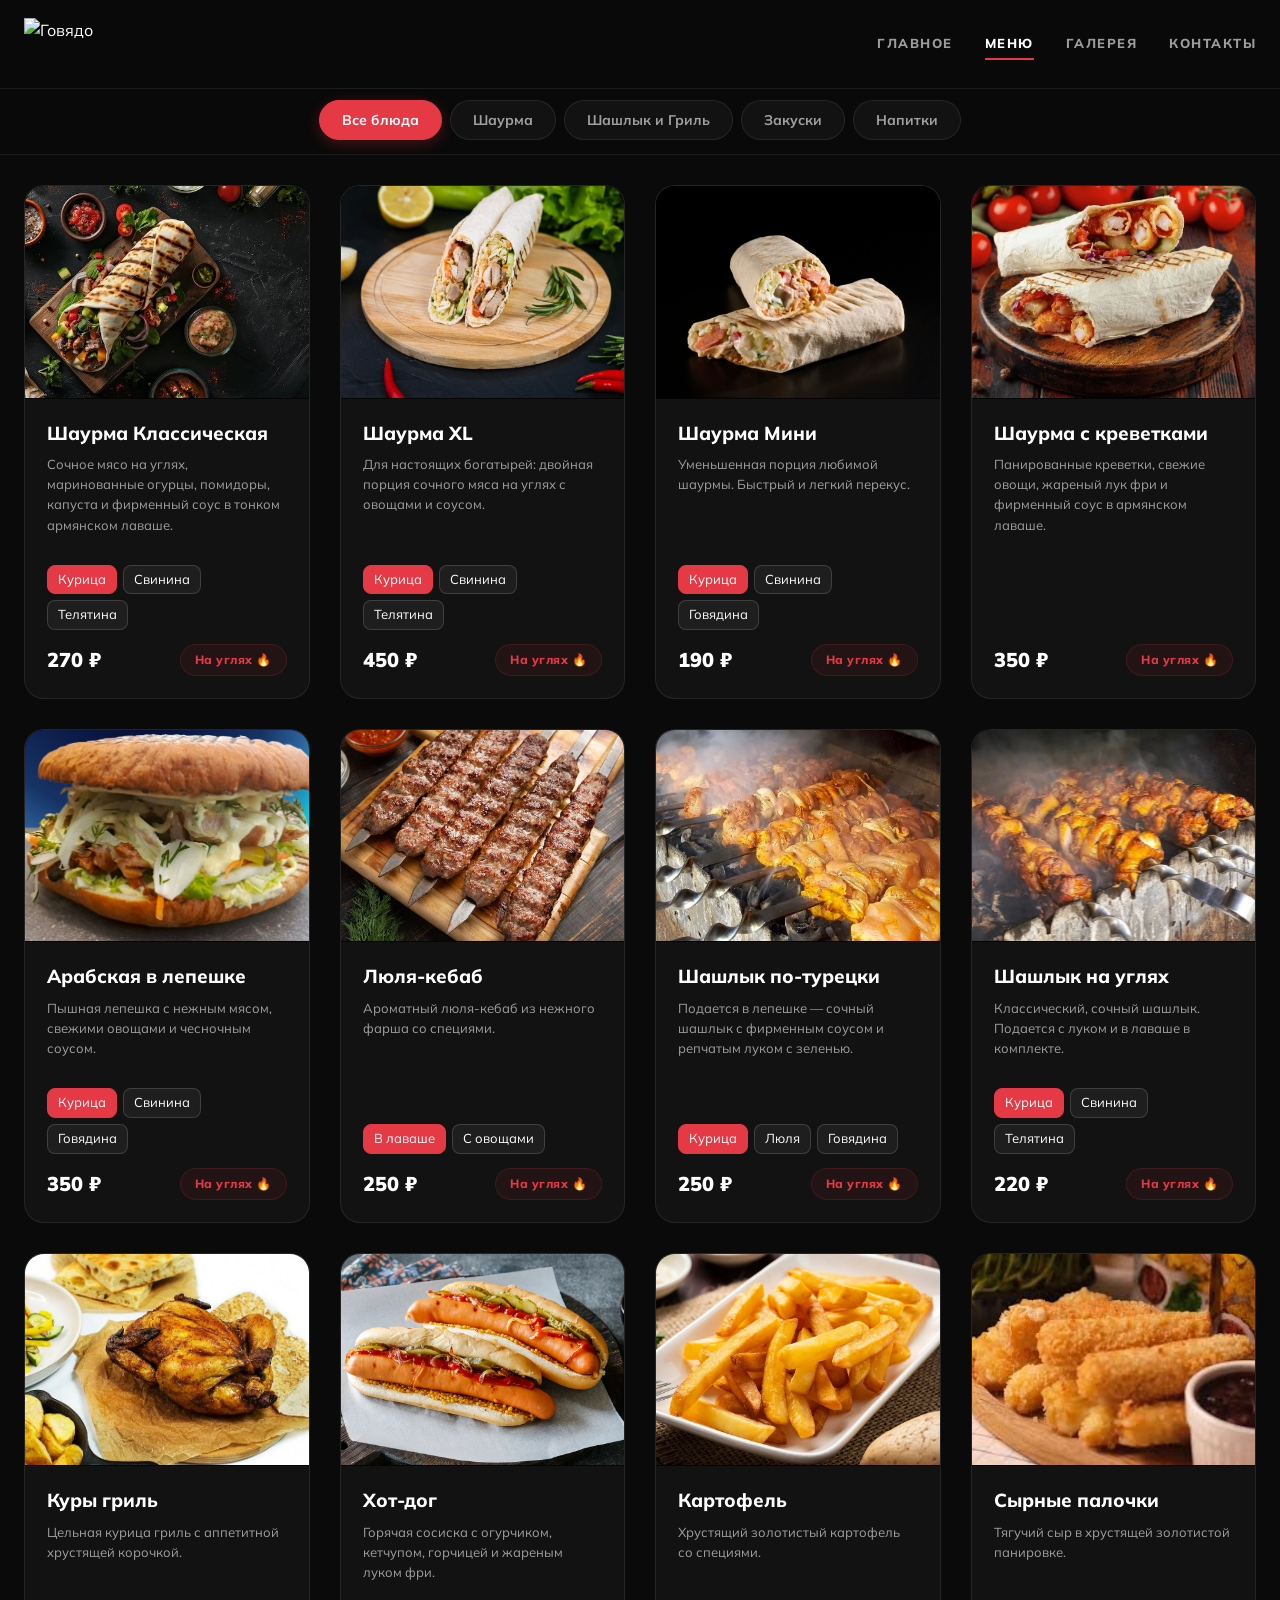
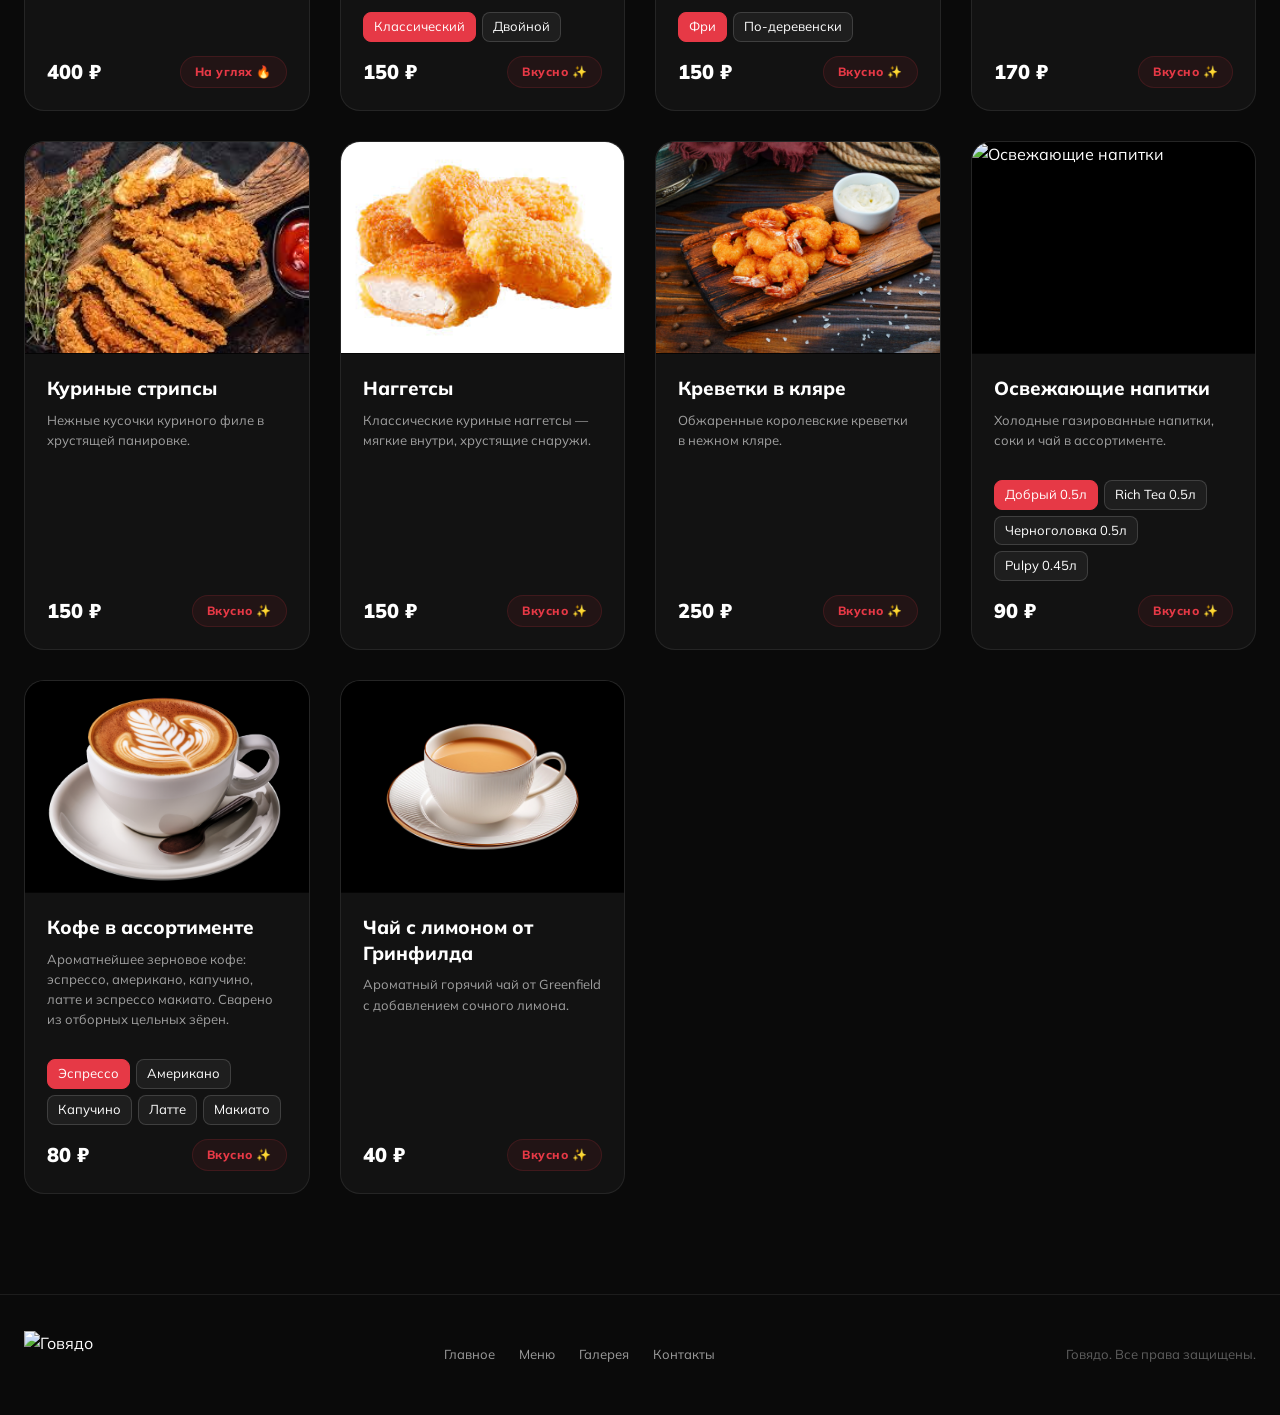
==== commit 2b507146: "webpfix1" ====
--- a/menu.html
+++ b/menu.html
@@ -18,7 +18,7 @@
         <div class="nav__backdrop"></div>
         <div class="header__inner">
             <a href="./" class="logo">
-                <img src="assets/images/logo.png" alt="Говядо" class="logo__img">
+                <img src="assets/images/logo.webp" alt="Говядо" class="logo__img">
             </a>
             <nav class="nav">
                 <a href="./" class="nav__link">Главное</a>
@@ -59,7 +59,7 @@
         <div class="container">
             <div class="footer__inner">
                 <a href="#" class="logo">
-                    <img src="assets/images/logo.png" alt="Говядо" class="logo__img">
+                    <img src="assets/images/logo.webp" alt="Говядо" class="logo__img">
                 </a>
                 <nav class="footer__nav">
                     <a href="./#hero">Главное</a>
--- a/assets/css/main.css
+++ b/assets/css/main.css
@@ -800,51 +800,46 @@
     flex-grow: 1;
 }
 
-/* Choice Tabs Container */
+/* ============================================
+   Фикс переноса вариаций в карточках меню
+   ============================================ */
+
 .card-variations {
-    background: var(--color-bg);
-    border-radius: var(--radius-sm);
-    padding: 3px;
-    display: flex;
-    gap: 4px;
-    border: 1px solid var(--color-border);
-    margin-bottom: 16px;
+    display: flex;
+    flex-wrap: wrap;          /* Перенос на новую строку */
+    gap: 6px;                 /* Расстояние между кнопками */
+    margin-top: 12px;
 }
 
 .variation-btn {
-    font-family: var(--font-main);
-    flex: 1;
-    text-align: center;
-    font-size: 0.725rem;
-    font-weight: 700;
-    padding: 8px 6px;
-    border-radius: 6px;
-    border: none;
-    background: transparent;
-    color: var(--color-text-muted);
+    flex: 0 1 auto;           /* Не растягиваться, но сжиматься при необходимости */
+    min-width: 0;
+    padding: 6px 10px;
+    font-size: 13px;
+    line-height: 1.2;
+    border-radius: 8px;
+    border: 1px solid rgba(255, 255, 255, 0.15);
+    background: rgba(255, 255, 255, 0.05);
+    color: #fff;
     cursor: pointer;
-    transition: all var(--transition-fast);
-    white-space: nowrap;
-}
-
-.variation-btn:hover {
-    color: var(--color-text);
+    white-space: nowrap;      /* Чтобы текст не переносился внутри кнопки */
+    transition: all 0.2s ease;
 }
 
 .variation-btn--active {
-    background: var(--color-surface-hover);
-    color: var(--color-text) !important;
-    box-shadow: 0 2px 8px rgba(0, 0, 0, 0.3);
-    font-weight: 800;
-}
-
-/* Card Bottom pricing & info */
+    background: #e63946;      /* Ваш акцентный цвет */
+    border-color: #e63946;
+    color: #fff;
+}
+
+/* Если цена и бейдж тоже начинают налезать друг на друга */
 .menu-card__footer {
     display: flex;
+    flex-wrap: wrap;
     align-items: center;
     justify-content: space-between;
-    gap: 12px;
-    margin-top: auto;
+    gap: 8px;
+    margin-top: 14px;
 }
 
 .menu-card__price {
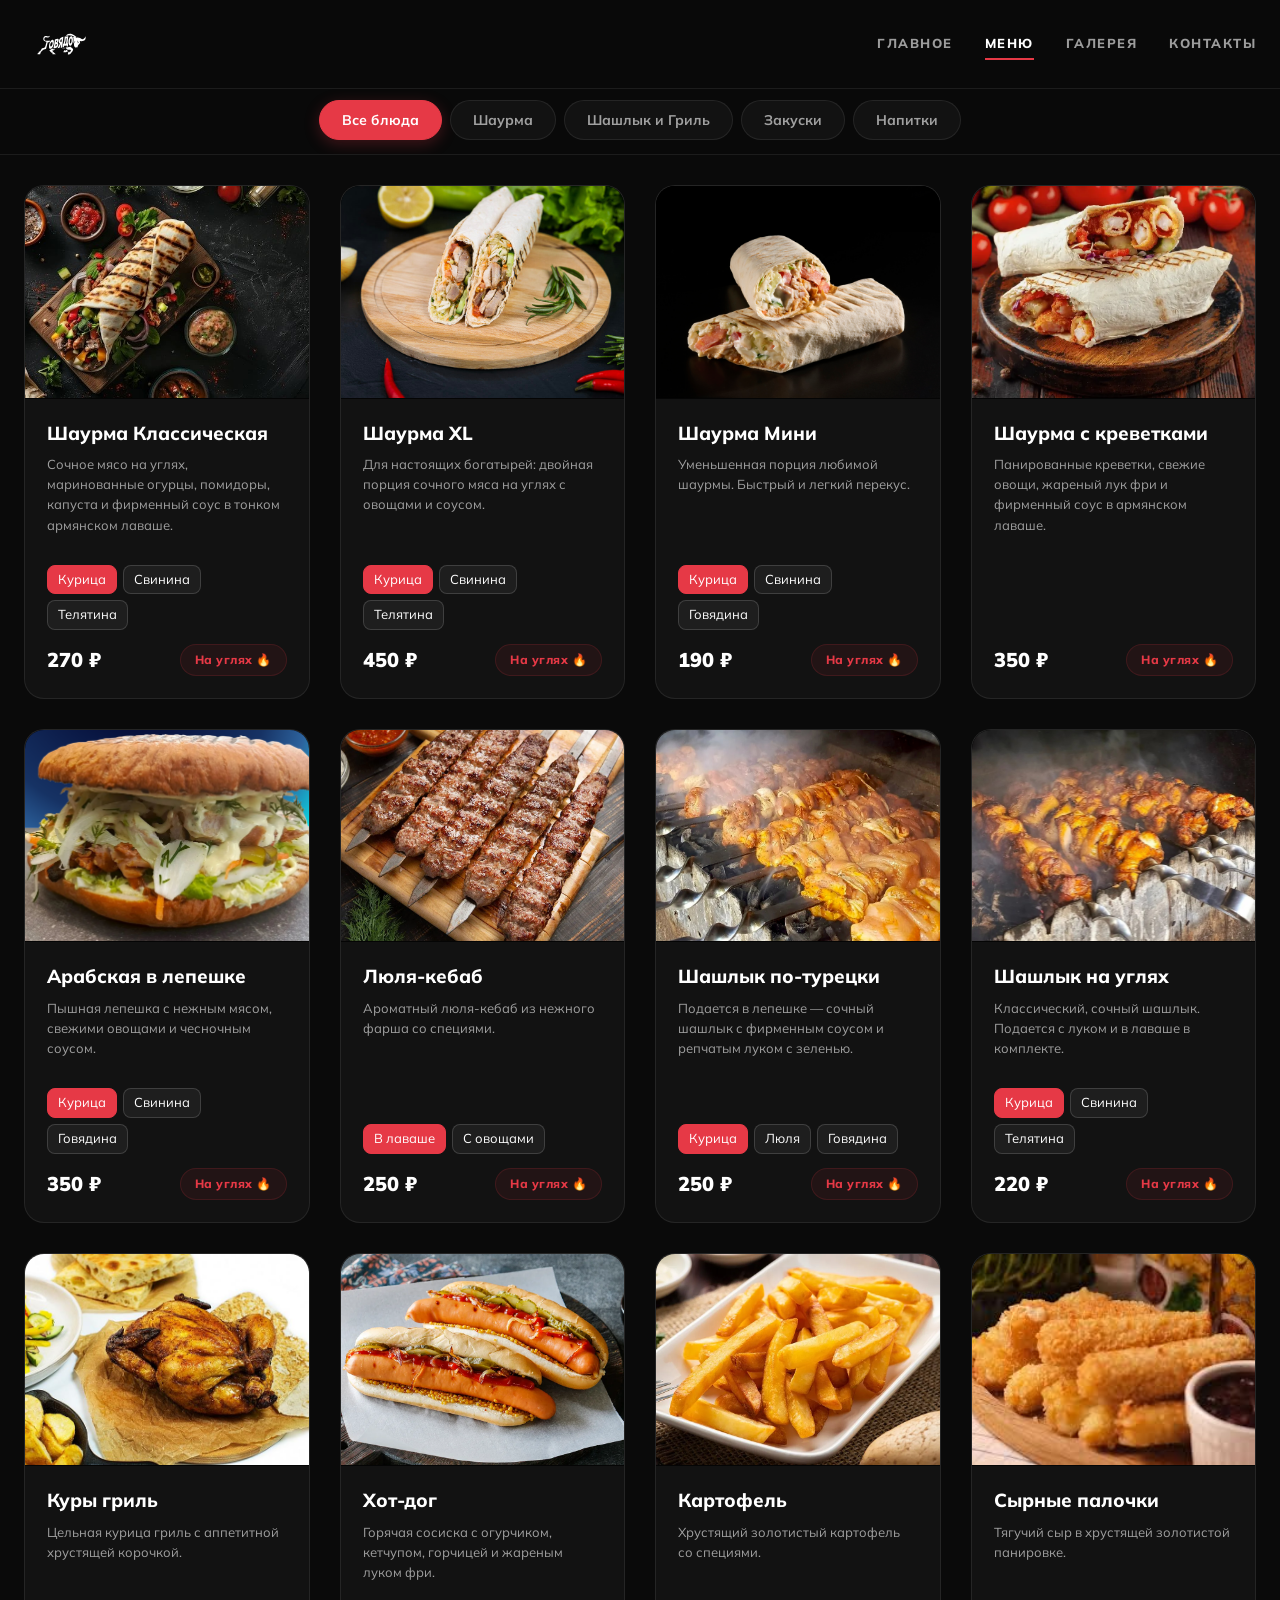
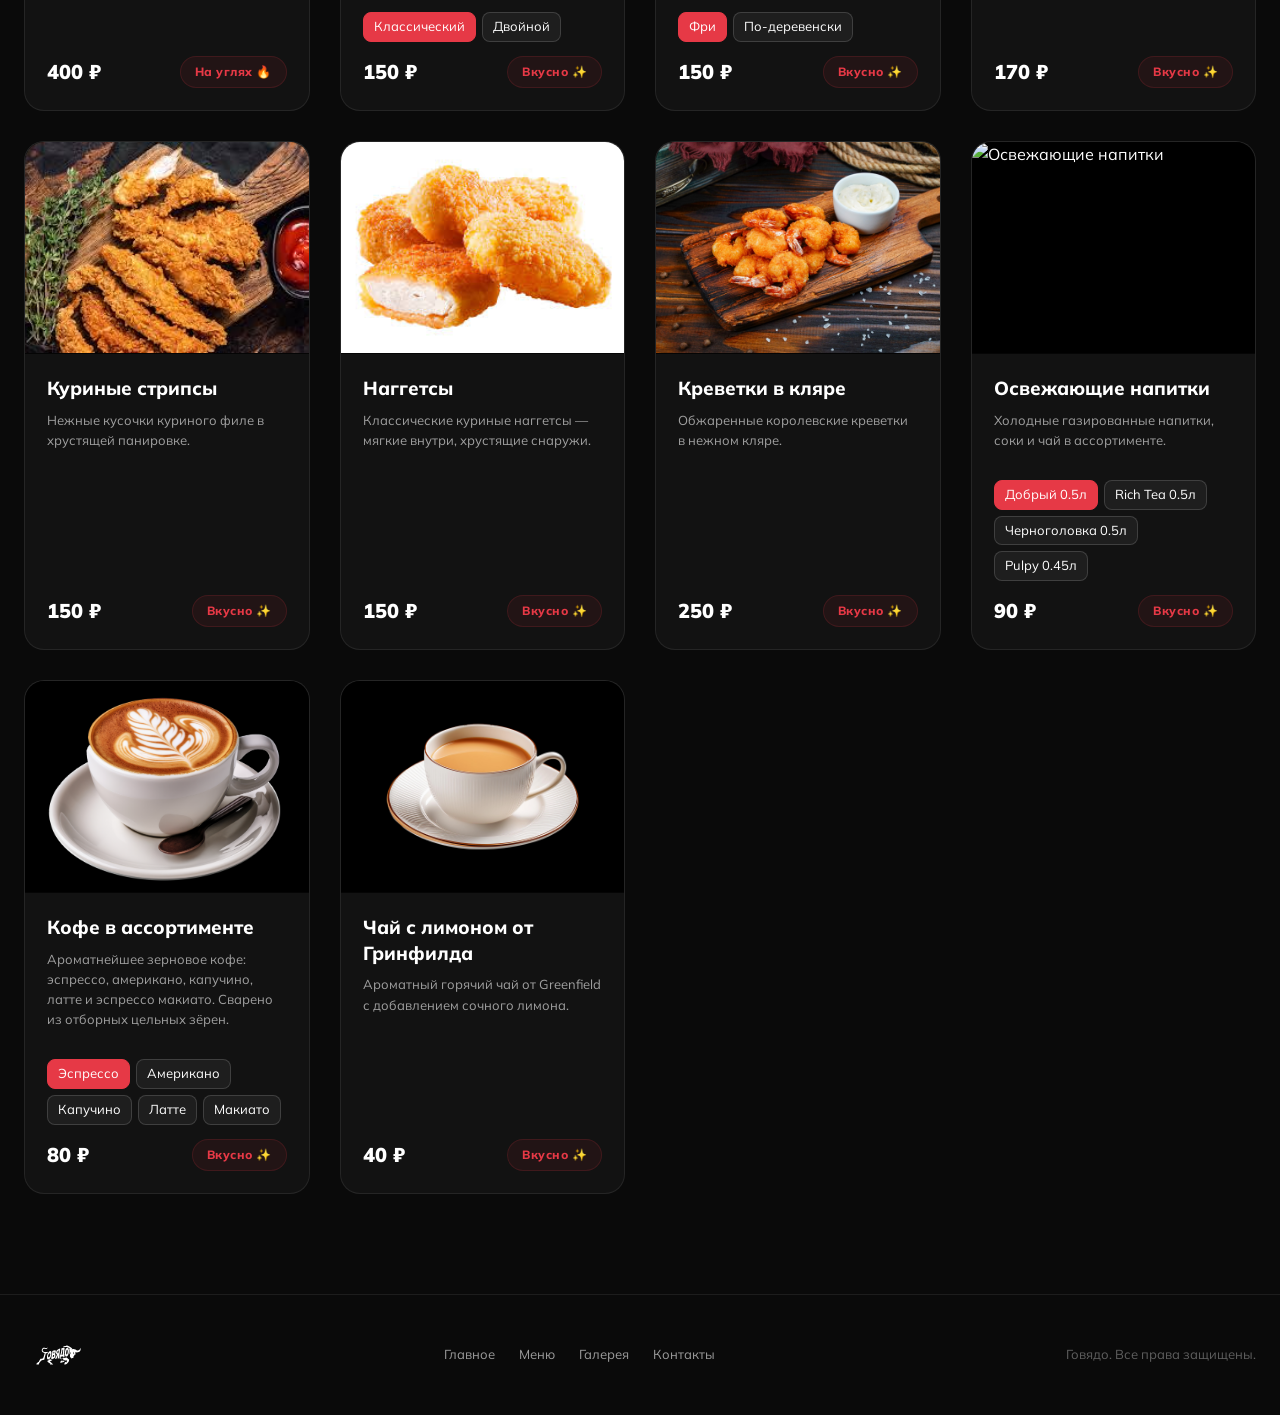
==== commit 77e7b24b: "svgnew" ====
--- a/menu.html
+++ b/menu.html
@@ -18,7 +18,7 @@
         <div class="nav__backdrop"></div>
         <div class="header__inner">
             <a href="./" class="logo">
-                <img src="assets/images/logo.webp" alt="Говядо" class="logo__img">
+                <img src="assets/images/logo-white.svg" alt="Говядо" class="logo__img">
             </a>
             <nav class="nav">
                 <a href="./" class="nav__link">Главное</a>
@@ -59,7 +59,7 @@
         <div class="container">
             <div class="footer__inner">
                 <a href="#" class="logo">
-                    <img src="assets/images/logo.webp" alt="Говядо" class="logo__img">
+                    <img src="assets/images/logo-white.svg" alt="Говядо" class="logo__img">
                 </a>
                 <nav class="footer__nav">
                     <a href="./#hero">Главное</a>
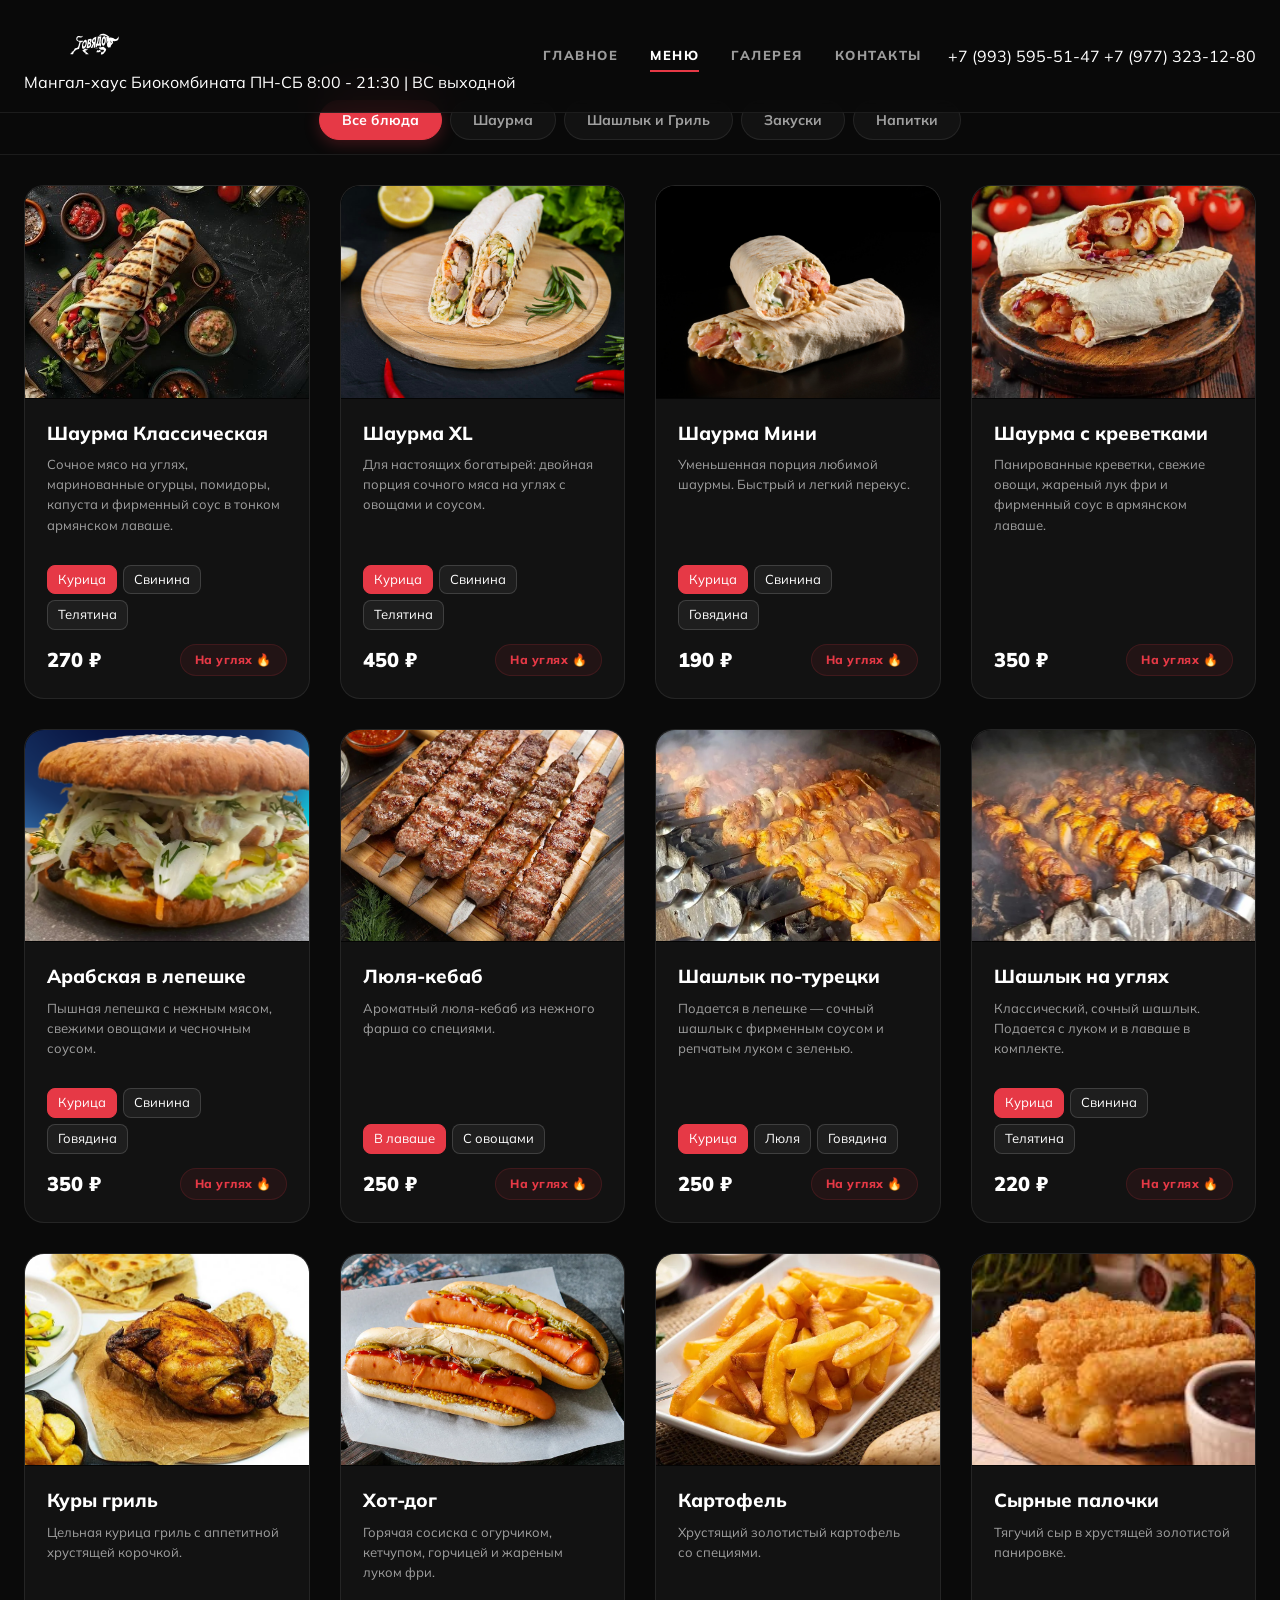
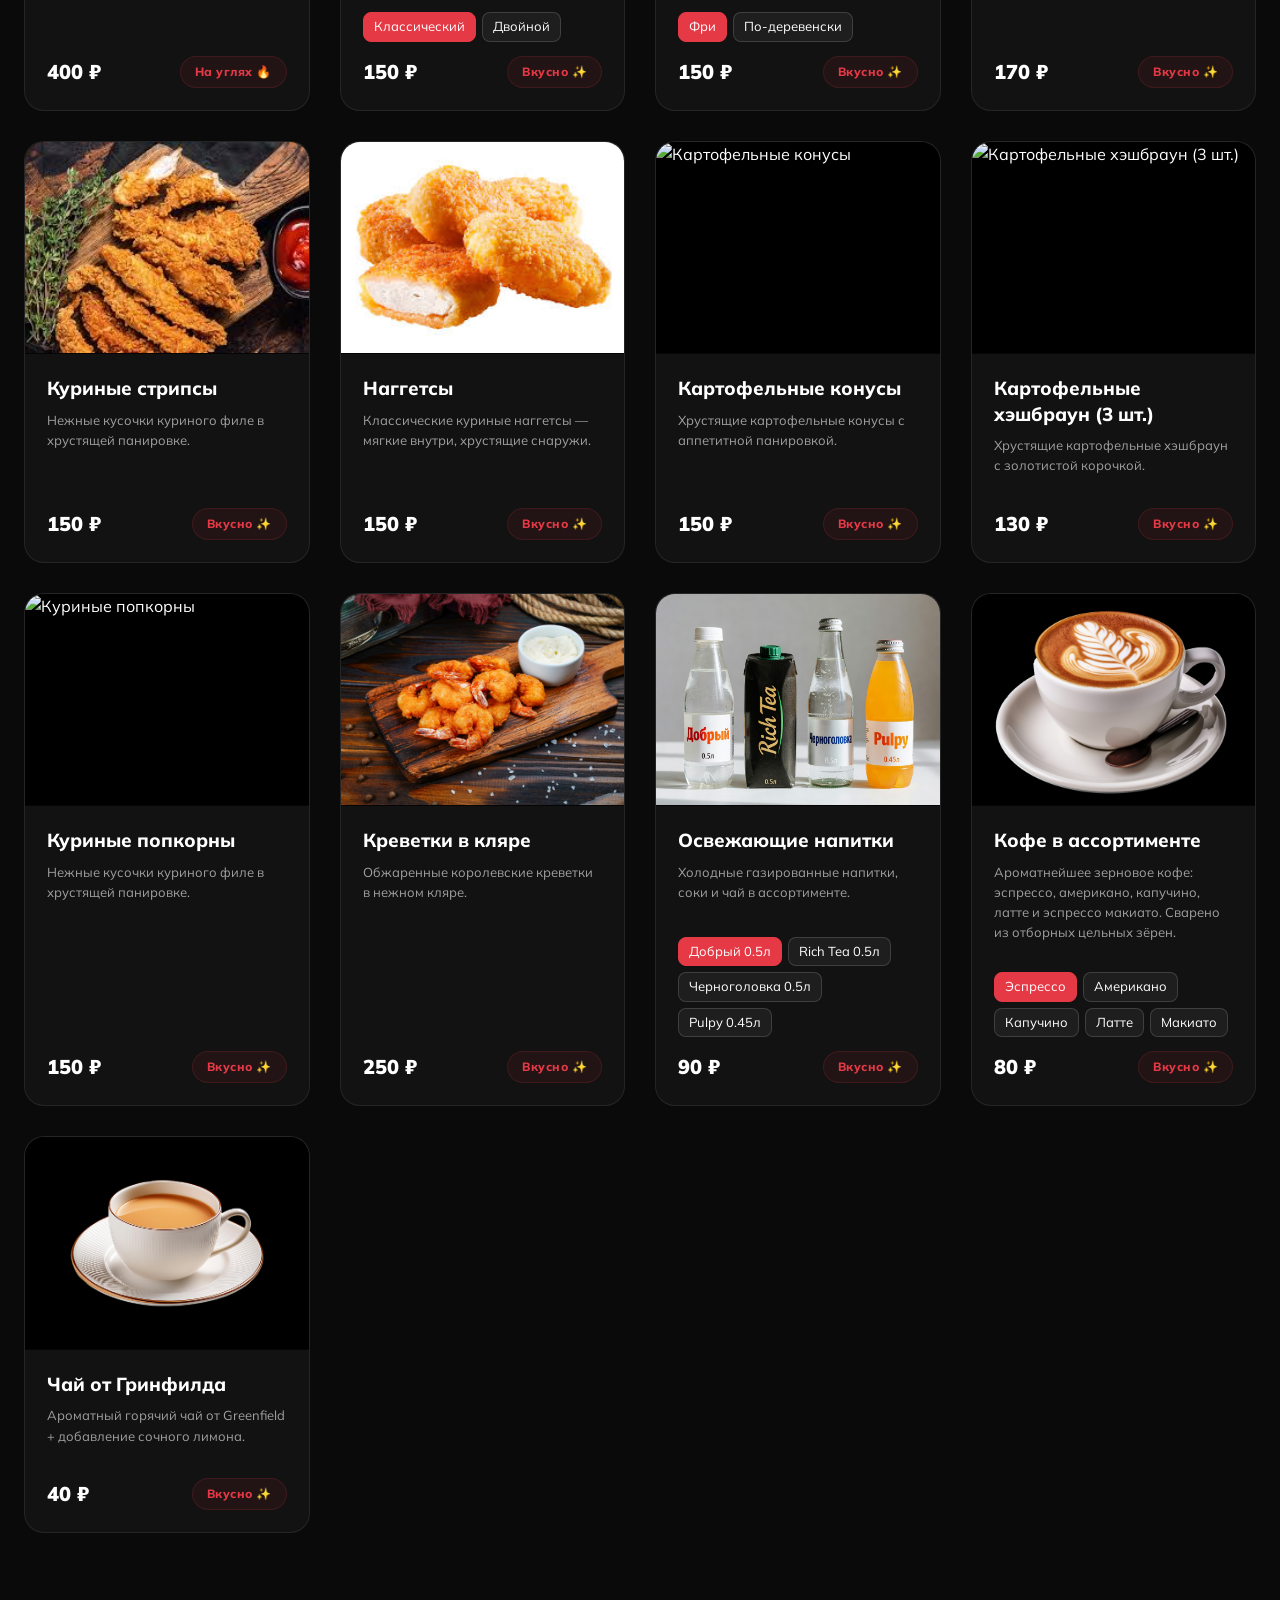
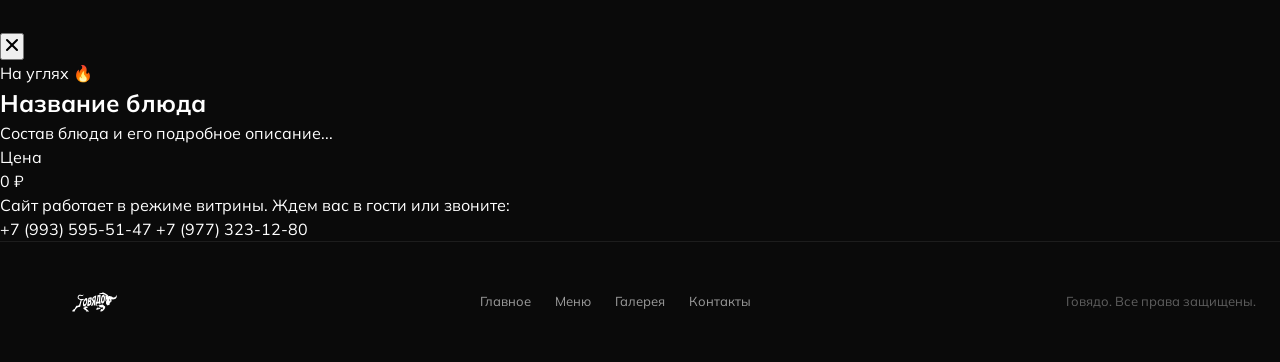
==== commit 58628380: "metrika" ====
--- a/menu.html
+++ b/menu.html
@@ -4,37 +4,63 @@
     <meta charset="UTF-8">
     <meta name="viewport" content="width=device-width, initial-scale=1.0, maximum-scale=5.0">
     <title>Меню - Говядо</title>
-    <meta name="description" content="Меню">
+    <meta name="description" content="Выбирайте блюдо на вкус и звоните на +79773231280 или +79935955147.">
     <link rel="preconnect" href="https://fonts.googleapis.com">
     <link rel="preconnect" href="https://fonts.gstatic.com" crossorigin>
     <link href="https://fonts.googleapis.com/css2?family=Mulish:wght@400;500;600;700;800;900&display=swap" rel="stylesheet">
     <link rel="stylesheet" href="assets/css/main.css">
     <link rel="icon" type="image/svg+xml" href="favicon.svg">
+
+    <!-- Yandex.Metrika counter -->
+    <script type="text/javascript">
+        (function(m,e,t,r,i,k,a){
+            m[i]=m[i]||function(){(m[i].a=m[i].a||[]).push(arguments)};
+            m[i].l=1*new Date();
+            for (var j = 0; j < document.scripts.length; j++) {if (document.scripts[j].src === r) { return; }}
+            k=e.createElement(t),a=e.getElementsByTagName(t)[0],k.async=1,k.src=r,a.parentNode.insertBefore(k,a)
+        })(window, document,'script','https://mc.yandex.ru/metrika/tag.js?id=110276403', 'ym');
+
+        ym(110276403, 'init', {ssr:true, webvisor:true, clickmap:true, ecommerce:"dataLayer", referrer: document.referrer, url: location.href, accurateTrackBounce:true, trackLinks:true});
+    </script>
+    <noscript><div><img src="https://mc.yandex.ru/watch/110276403" style="position:absolute; left:-9999px;" alt="" /></div></noscript>
+    <!-- /Yandex.Metrika counter -->
 </head>
 <body class="page-menu">
 
-    <!-- Header -->
+    <!-- Шапка -->
     <header class="header">
         <div class="nav__backdrop"></div>
         <div class="header__inner">
-            <a href="./" class="logo">
-                <img src="assets/images/logo-white.svg" alt="Говядо" class="logo__img">
-            </a>
+            <div class="header__left">
+                <a href="./" class="logo">
+                    <img src="assets/images/logo-white.svg" alt="Говядо" class="logo__img">
+                </a>
+                <div class="header__shop-info">
+                    <span class="shop-info__title">Мангал-хаус Биокомбината</span>
+                    <span class="shop-info__subtitle">ПН-СБ 8:00 - 21:30 | ВС выходной</span>
+                </div>
+            </div>
+            
             <nav class="nav">
                 <a href="./" class="nav__link">Главное</a>
                 <a href="menu" class="nav__link nav__link--active">Меню</a>
                 <a href="./#gallery" class="nav__link">Галерея</a>
                 <a href="./#contacts" class="nav__link">Контакты</a>
             </nav>
-            <button class="nav__toggle" aria-label="Открыть меню">
-                <span></span>
-                <span></span>
-                <span></span>
-            </button>
+
+            <div class="header__right">
+                <a href="tel:+79935955147" class="header__phone">+7 (993) 595-51-47</a>
+                <a href="tel:+79773231280" class="header__phone">+7 (977) 323-12-80</a>
+                <button class="nav__toggle" aria-label="Открыть меню">
+                    <span></span>
+                    <span></span>
+                    <span></span>
+                </button>
+            </div>
         </div>
     </header>
 
-    <!-- Sticky Dodo-Style Categories Selector -->
+    <!-- Категории -->
     <div class="menu-categories">
         <div class="menu-categories__inner">
             <button class="category-btn category-btn--active" data-category="all">Все блюда</button>
@@ -45,16 +71,59 @@
         </div>
     </div>
 
-    <!-- Menu Cards Section -->
+    <!-- Секция карточек -->
     <main class="menu-section">
         <div class="container">
             <div class="menu-grid" id="menu-grid">
-                <!-- Карточки меню генерируются динамически через main.js -->
+                <!-- Карточки добавляются динамически из main.js -->
             </div>
         </div>
     </main>
 
-    <!-- Footer -->
+    <!-- Модалка -->
+    <div class="modal" id="dish-modal" role="dialog" aria-hidden="true">
+        <div class="modal__backdrop"></div>
+        <div class="modal__container">
+            <button class="modal__close" aria-label="Закрыть окно">
+                <svg width="20" height="20" viewBox="0 0 24 24" fill="none" stroke="currentColor" stroke-width="2.5" stroke-linecap="round" stroke-linejoin="round">
+                    <line x1="18" y1="6" x2="6" y2="18"></line>
+                    <line x1="6" y1="6" x2="18" y2="18"></line>
+                </svg>
+            </button>
+            <div class="modal__grid">
+                <div class="modal__image-wrapper">
+                    <img src="" alt="" class="modal__image" id="modal-img">
+                </div>
+                <div class="modal__info">
+                    <span class="modal__badge" id="modal-badge">На углях 🔥</span>
+                    <h2 class="modal__title" id="modal-title">Название блюда</h2>
+                    <p class="modal__desc" id="modal-desc">Состав блюда и его подробное описание...</p>
+                    
+                    <!-- Вариации внутри модалки -->
+                    <div class="modal__variations-wrapper" id="modal-variations-container" style="display:none;">
+                        <span class="modal__section-title">Выбор основы:</span>
+                        <div class="modal__variations" id="modal-variations-list">
+                            <!-- Кнопки вариаций генерируются JS -->
+                        </div>
+                    </div>
+
+                    <div class="modal__footer">
+                        <div class="modal__price-block">
+                            <span class="modal__price-label">Цена</span>
+                            <div class="modal__price"><span id="modal-price-val">0</span> ₽</div>
+                        </div>
+                        <div class="modal__action-card">
+                            <p class="modal__action-text">Сайт работает в режиме витрины. Ждем вас в гости или звоните:</p>
+                            <a href="tel:+79935955147" class="modal__phone-btn">+7 (993) 595-51-47</a>
+                            <a href="tel:+79773231280" class="modal__phone-btn">+7 (977) 323-12-80</a>
+                        </div>
+                    </div>
+                </div>
+            </div>
+        </div>
+    </div>
+
+    <!-- Подвал -->
     <footer class="footer">
         <div class="container">
             <div class="footer__inner">
--- a/assets/css/main.css
+++ b/assets/css/main.css
@@ -131,14 +131,14 @@
 
 .logo__img {
     display: block;
-    height: 48px;
-    width: auto;
+    width: 140px;
+    height: auto;
     max-width: 220px;
-    transition: height var(--transition-base);
+    transition: width var(--transition-base);
 }
 
 .header--scrolled .logo__img {
-    height: 40px;
+    width: 120px;
 }
 
 .nav {
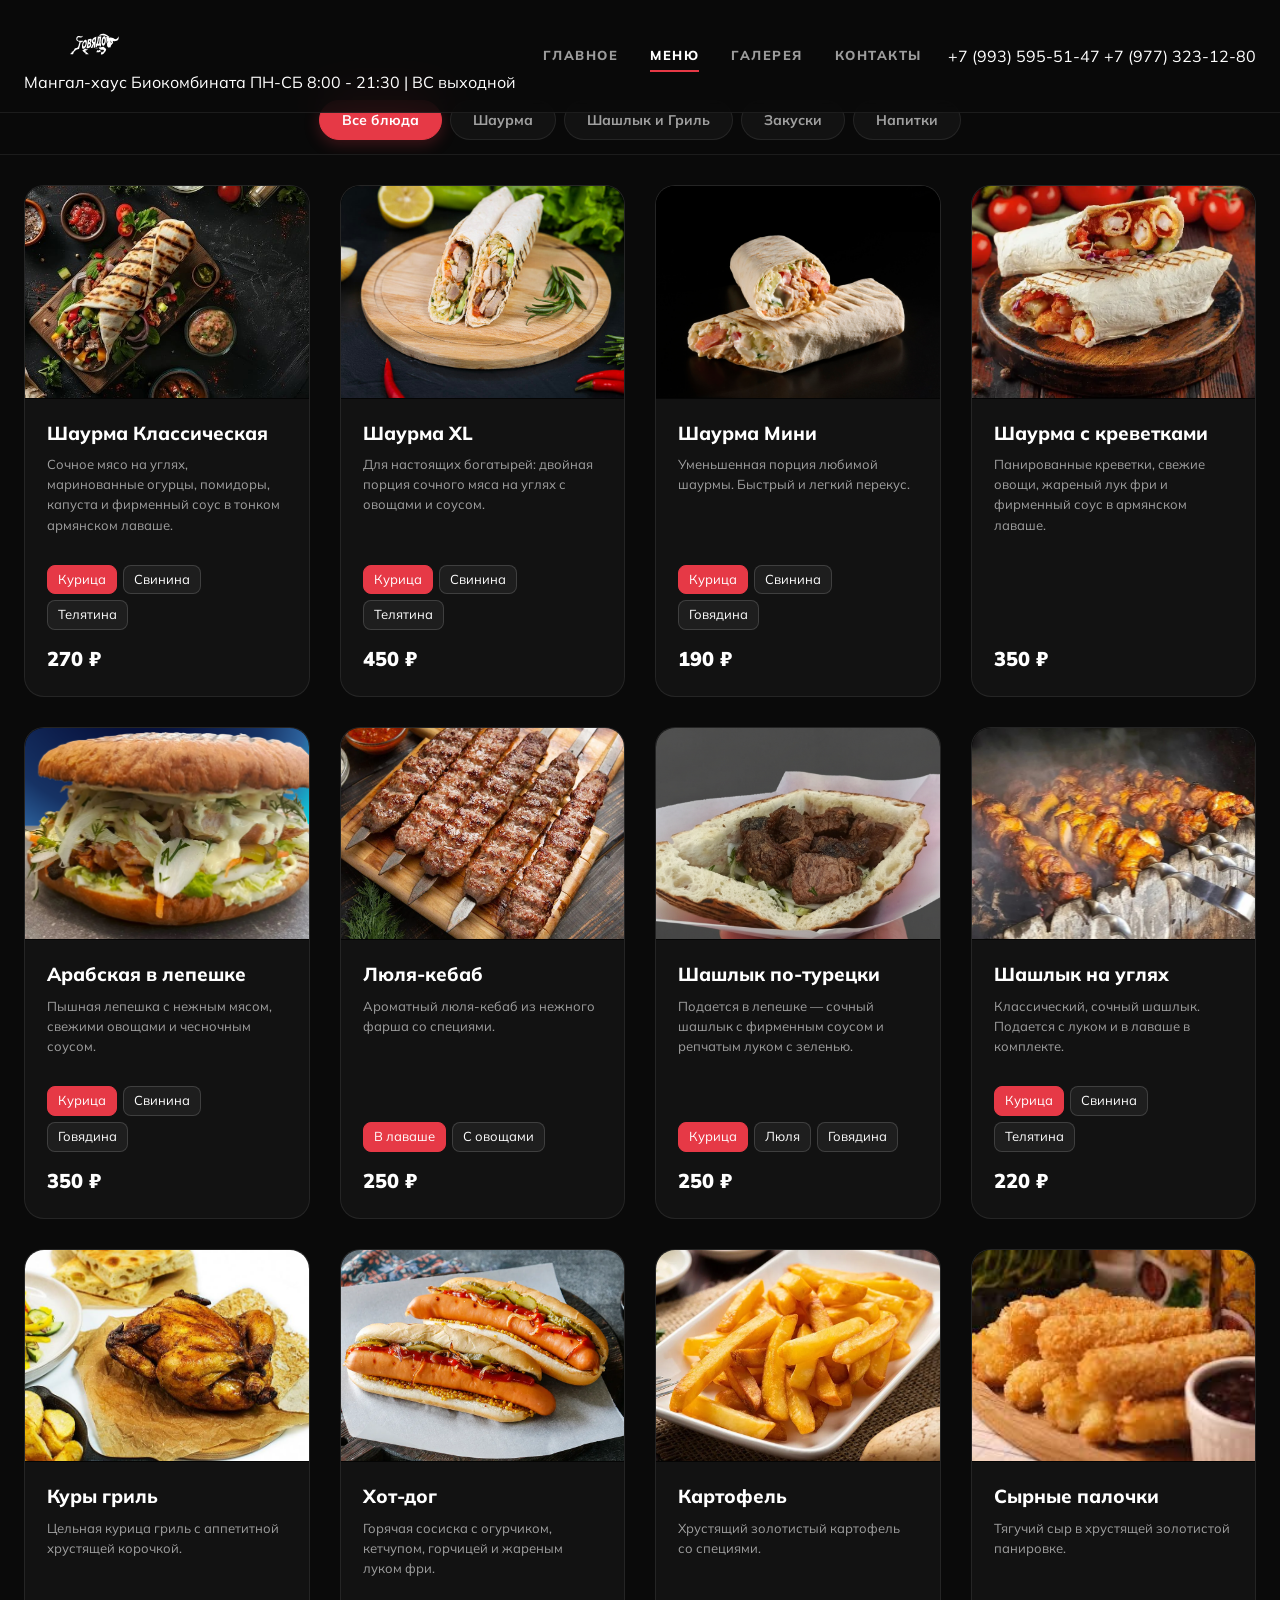
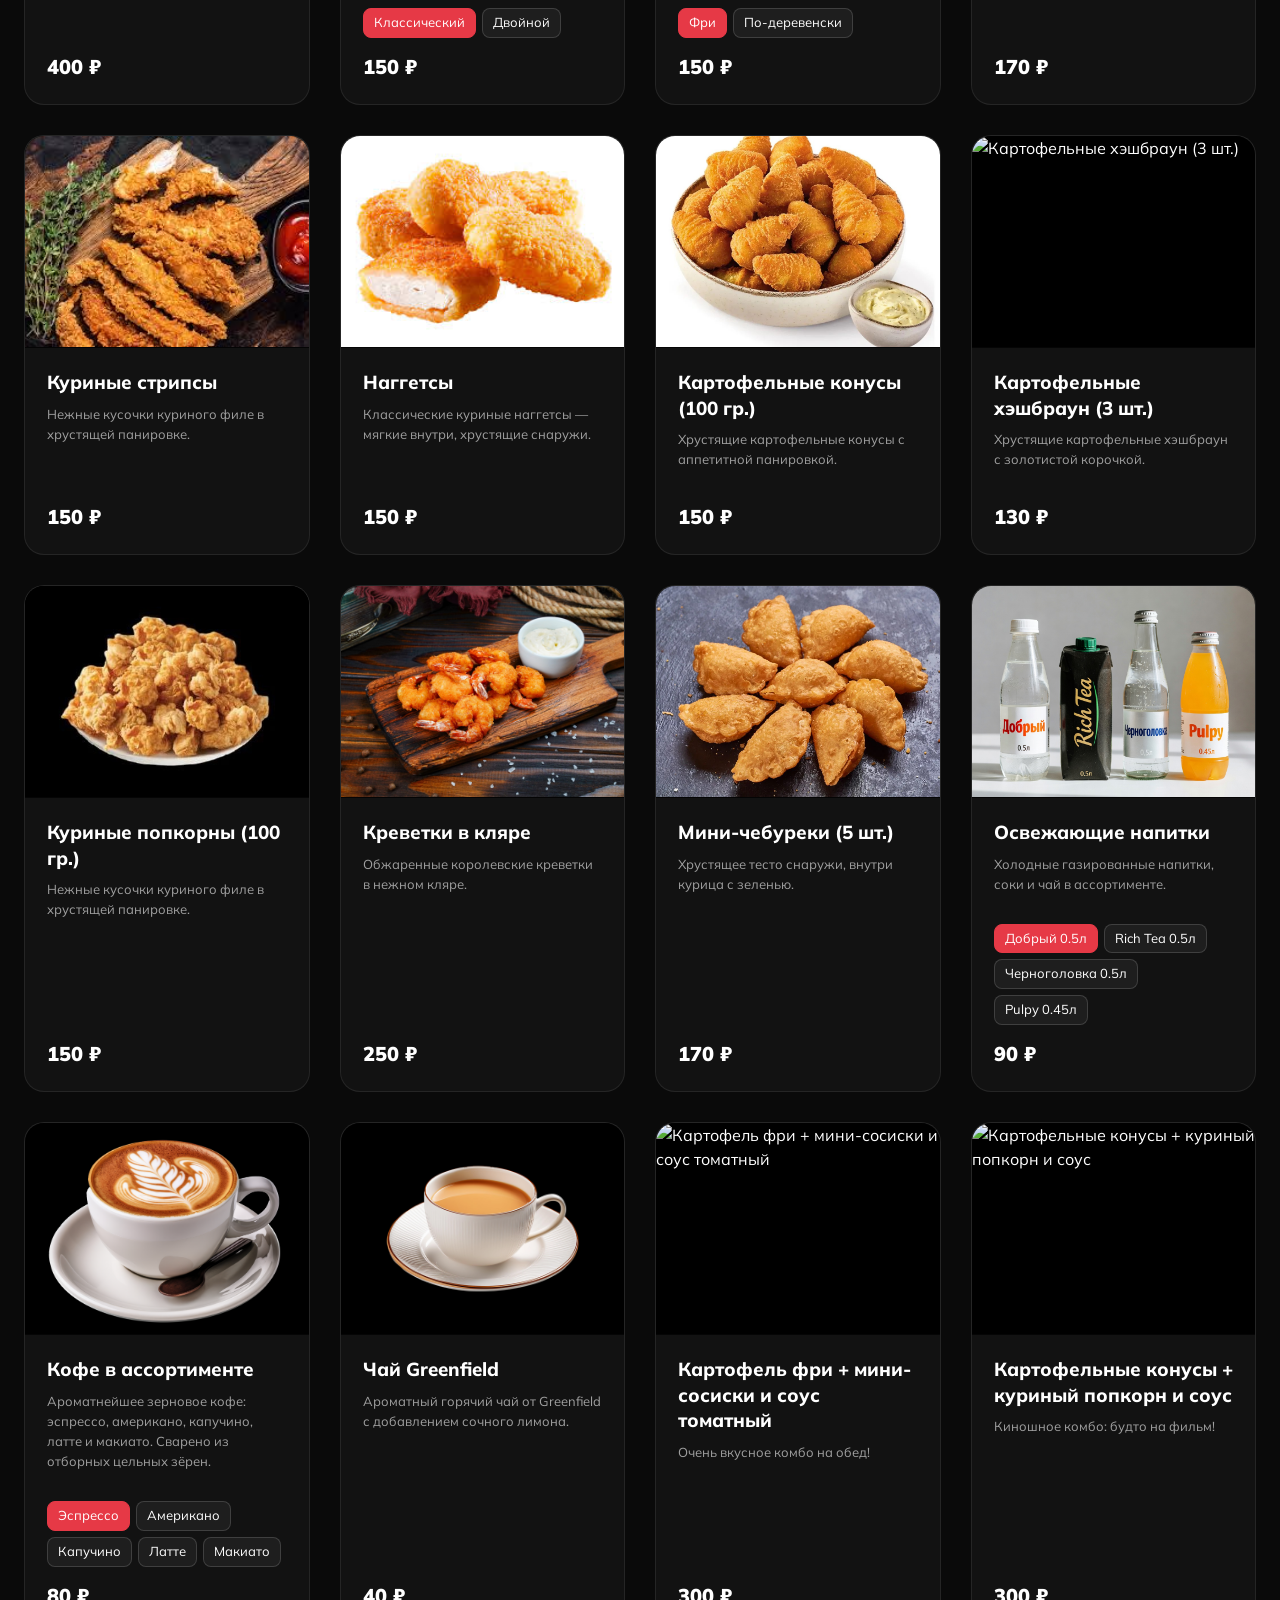
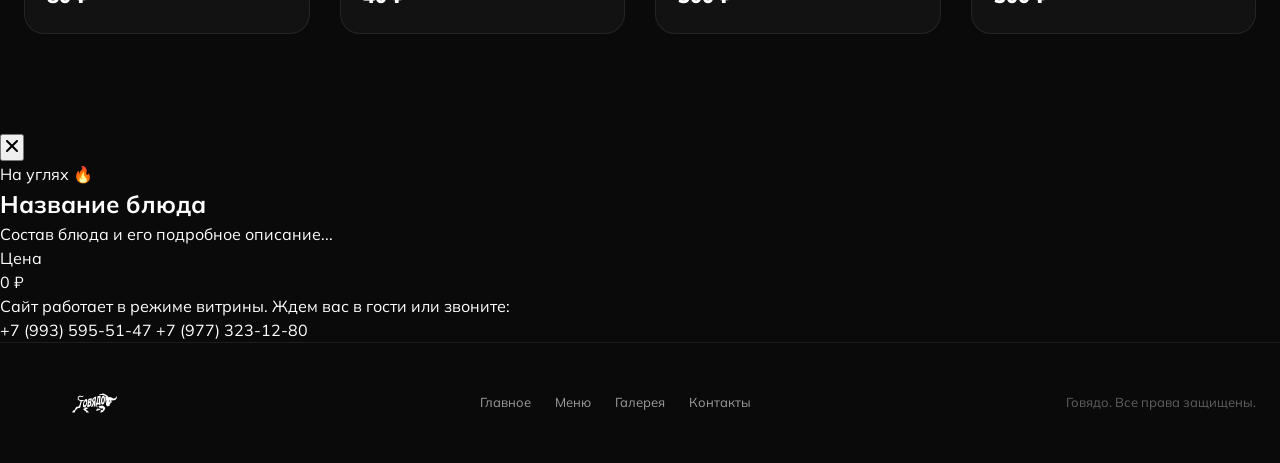
==== commit e2ad8280: "jsfix1" ====
--- a/menu.html
+++ b/menu.html
@@ -141,6 +141,6 @@
         </div>
     </footer>
 
-    <script src="assets/js/main.js"></script>
+    <script src="assets/js/main.js?v=2.0"></script>
 </body>
 </html>
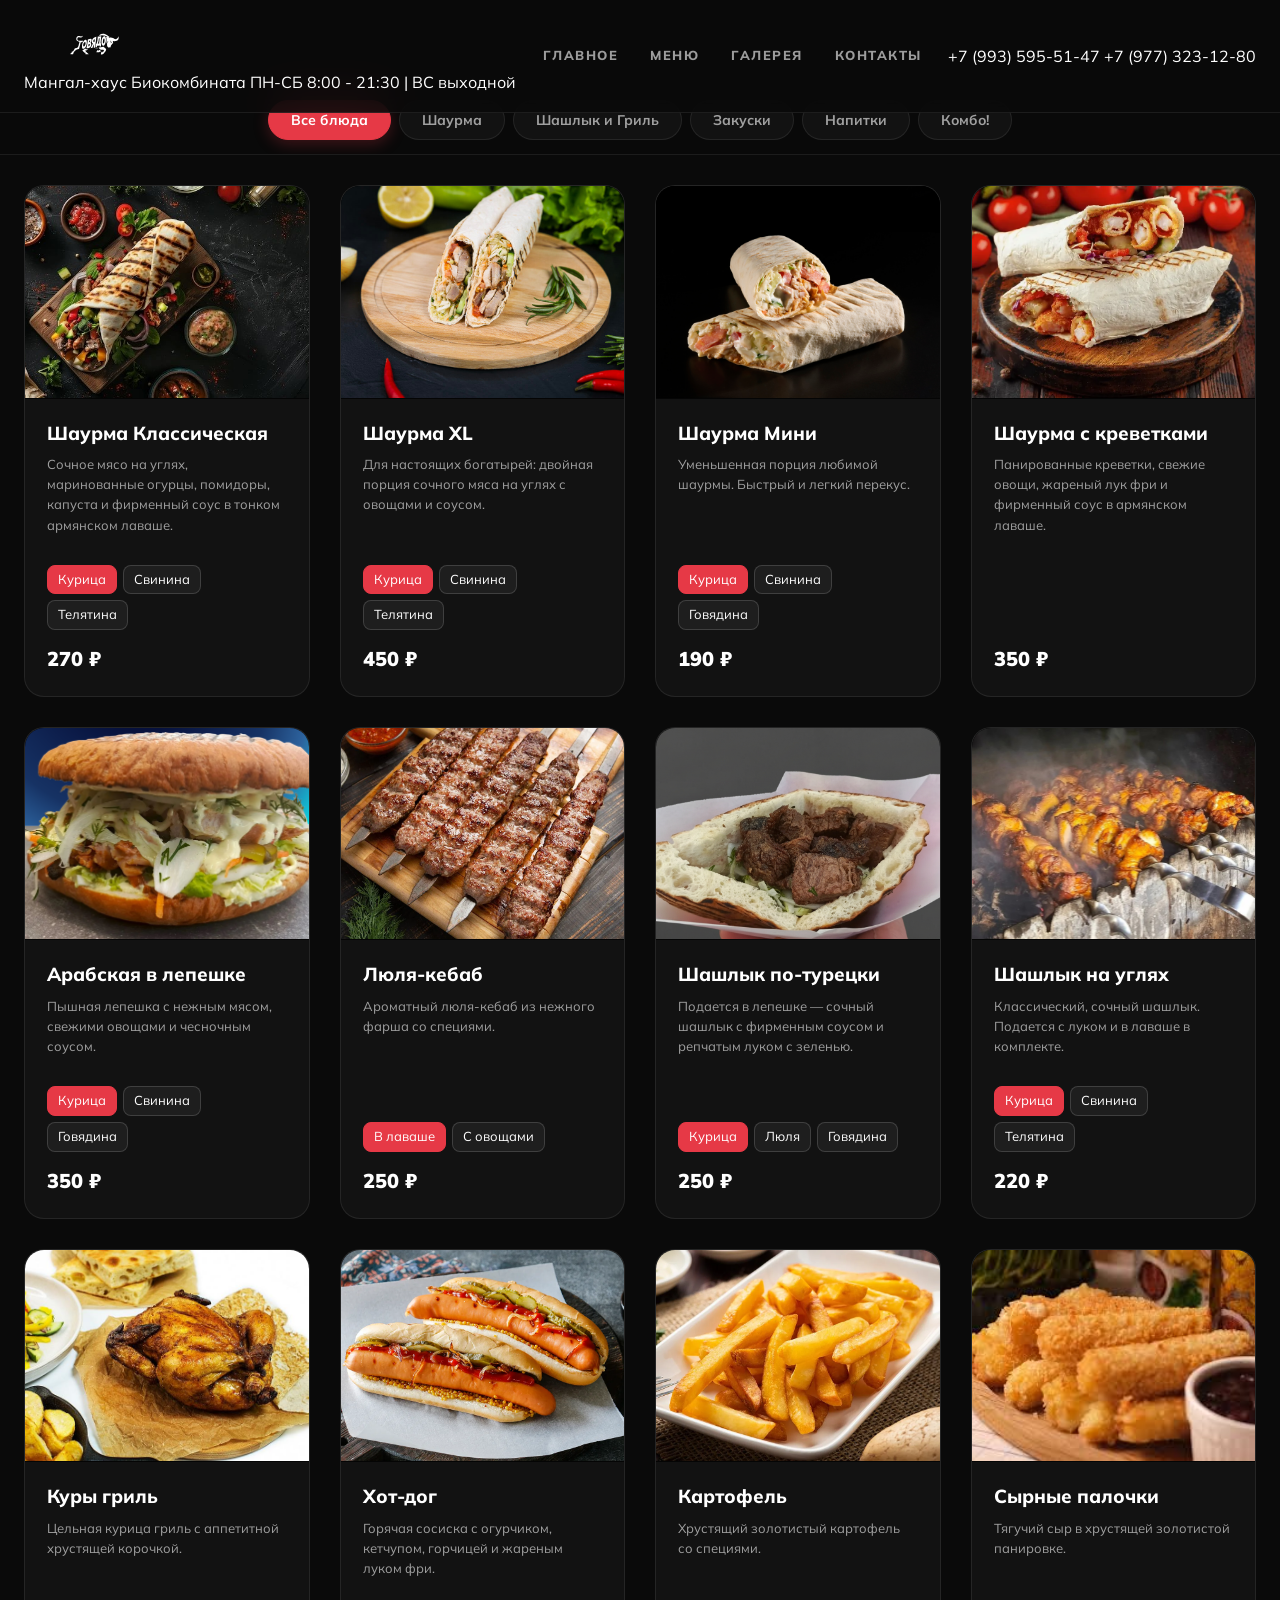
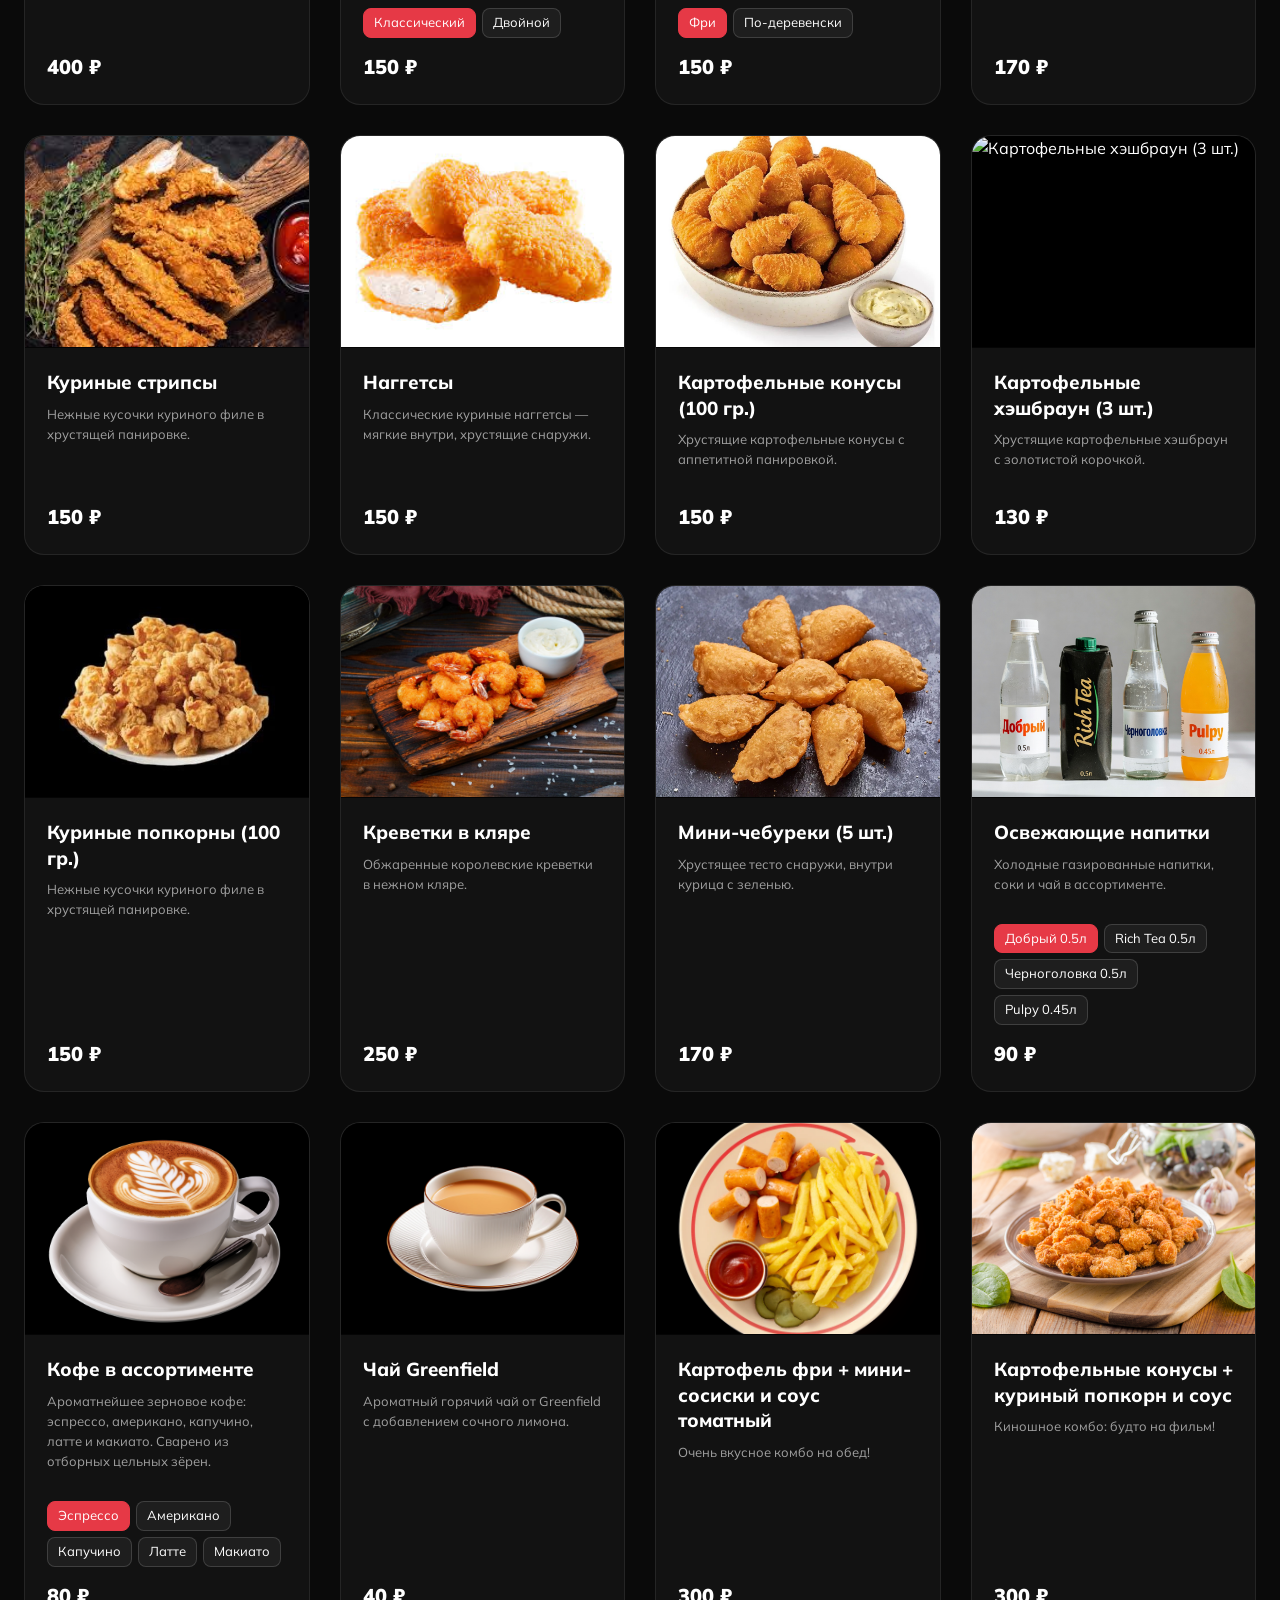
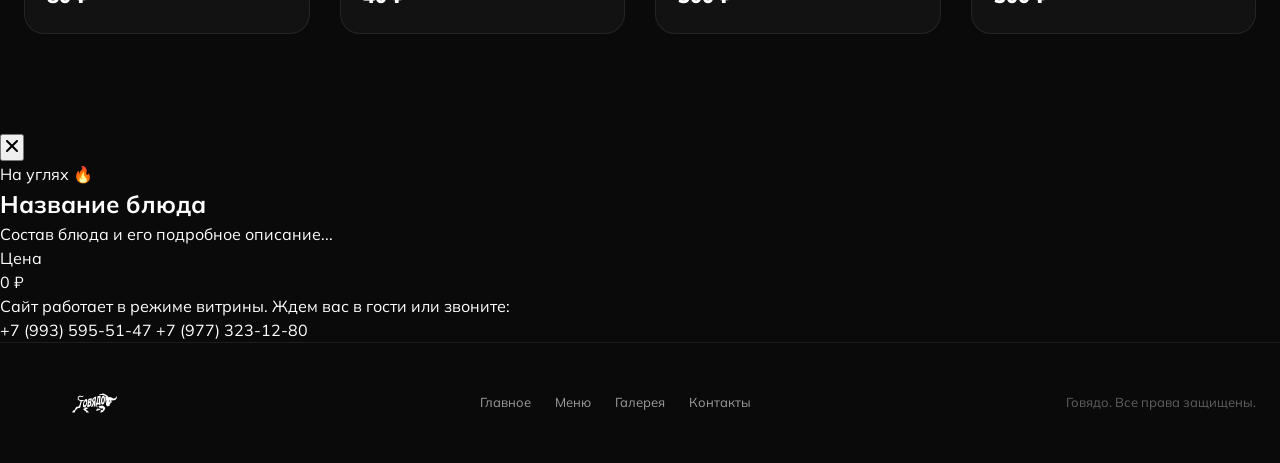
==== commit e4546816: "verupd1" ====
--- a/menu.html
+++ b/menu.html
@@ -8,7 +8,7 @@
     <link rel="preconnect" href="https://fonts.googleapis.com">
     <link rel="preconnect" href="https://fonts.gstatic.com" crossorigin>
     <link href="https://fonts.googleapis.com/css2?family=Mulish:wght@400;500;600;700;800;900&display=swap" rel="stylesheet">
-    <link rel="stylesheet" href="assets/css/main.css">
+    <link rel="stylesheet" href="assets/css/main.css?v=2.1">
     <link rel="icon" type="image/svg+xml" href="favicon.svg">
 
     <!-- Yandex.Metrika counter -->
@@ -43,7 +43,7 @@
             
             <nav class="nav">
                 <a href="./" class="nav__link">Главное</a>
-                <a href="menu" class="nav__link nav__link--active">Меню</a>
+                <a href="menu" class="nav__link">Меню</a>
                 <a href="./#gallery" class="nav__link">Галерея</a>
                 <a href="./#contacts" class="nav__link">Контакты</a>
             </nav>
@@ -68,6 +68,7 @@
             <button class="category-btn" data-category="grill">Шашлык и Гриль</button>
             <button class="category-btn" data-category="snacks">Закуски</button>
             <button class="category-btn" data-category="drinks">Напитки</button>
+            <button class="category-btn" data-category="combos">Комбо!</button>
         </div>
     </div>
 
@@ -141,6 +142,6 @@
         </div>
     </footer>
 
-    <script src="assets/js/main.js?v=2.0"></script>
+    <script src="assets/js/main.js?v=2.1"></script>
 </body>
 </html>
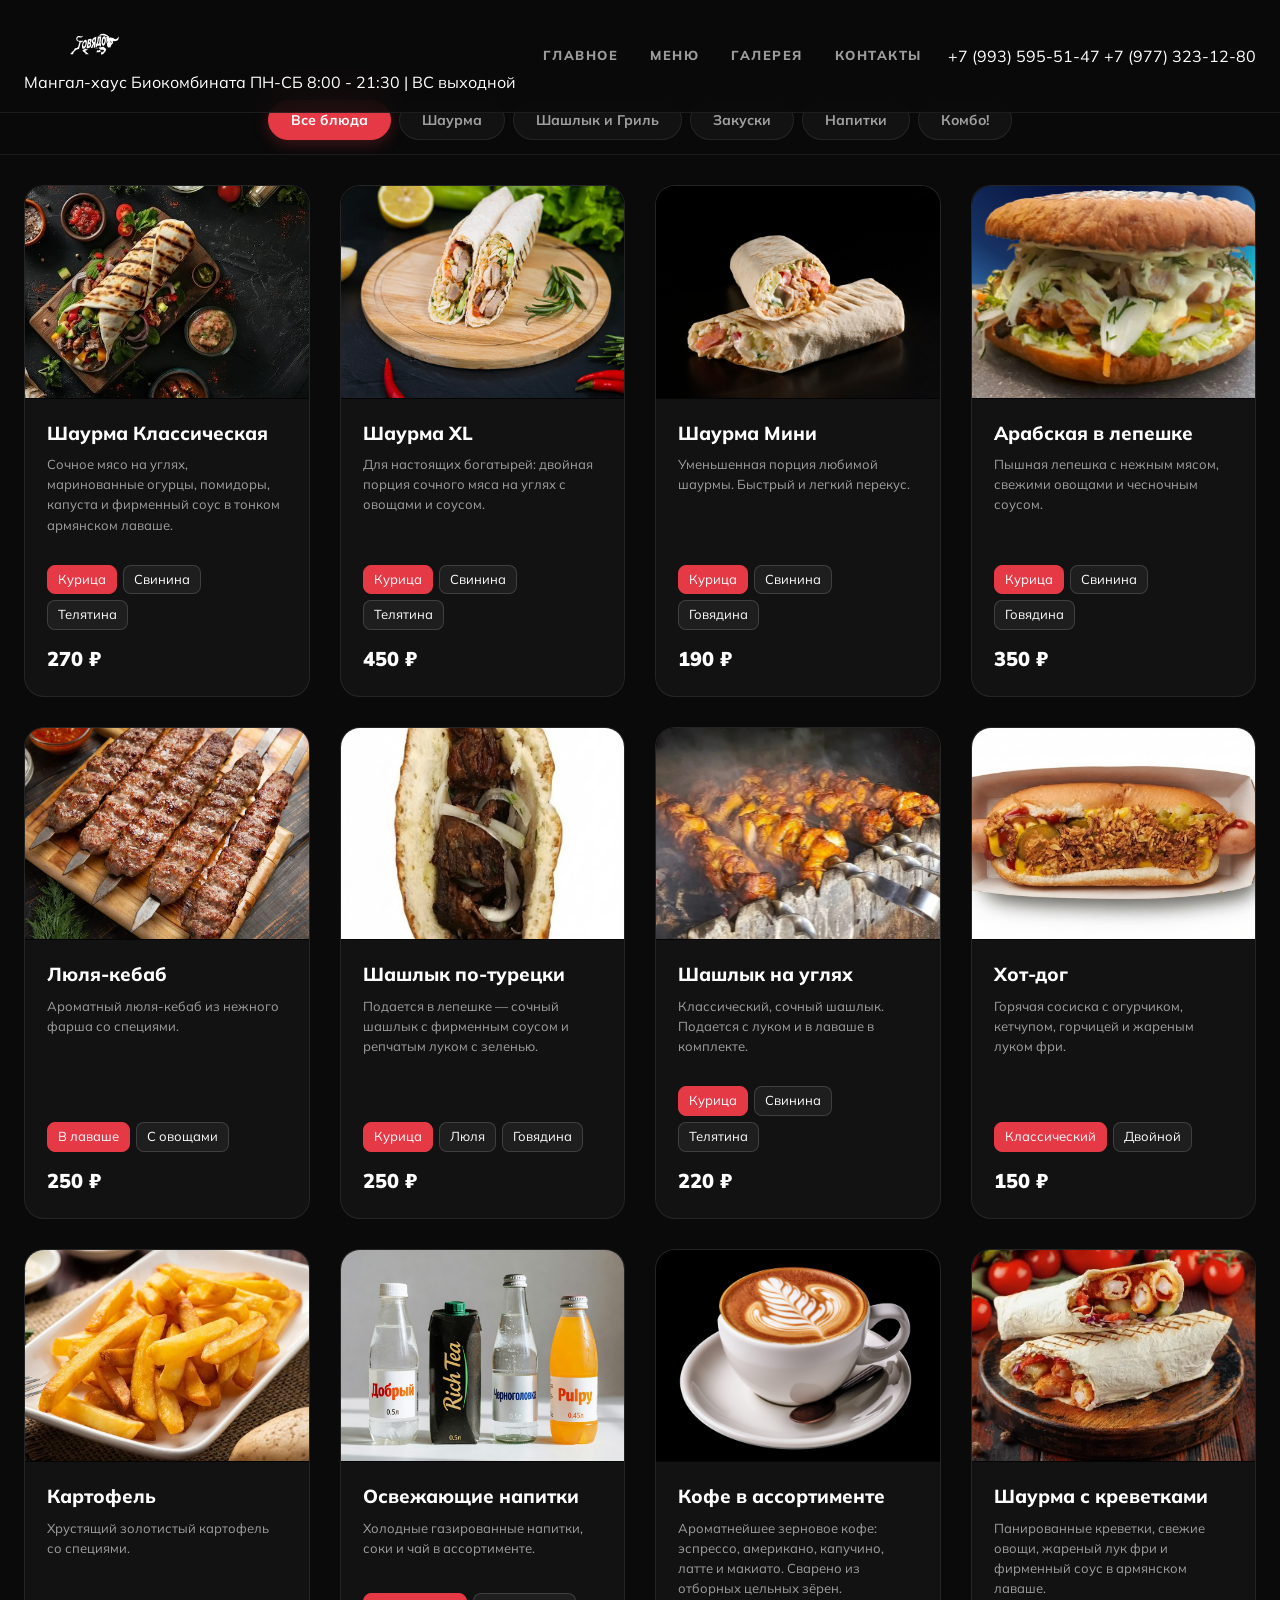
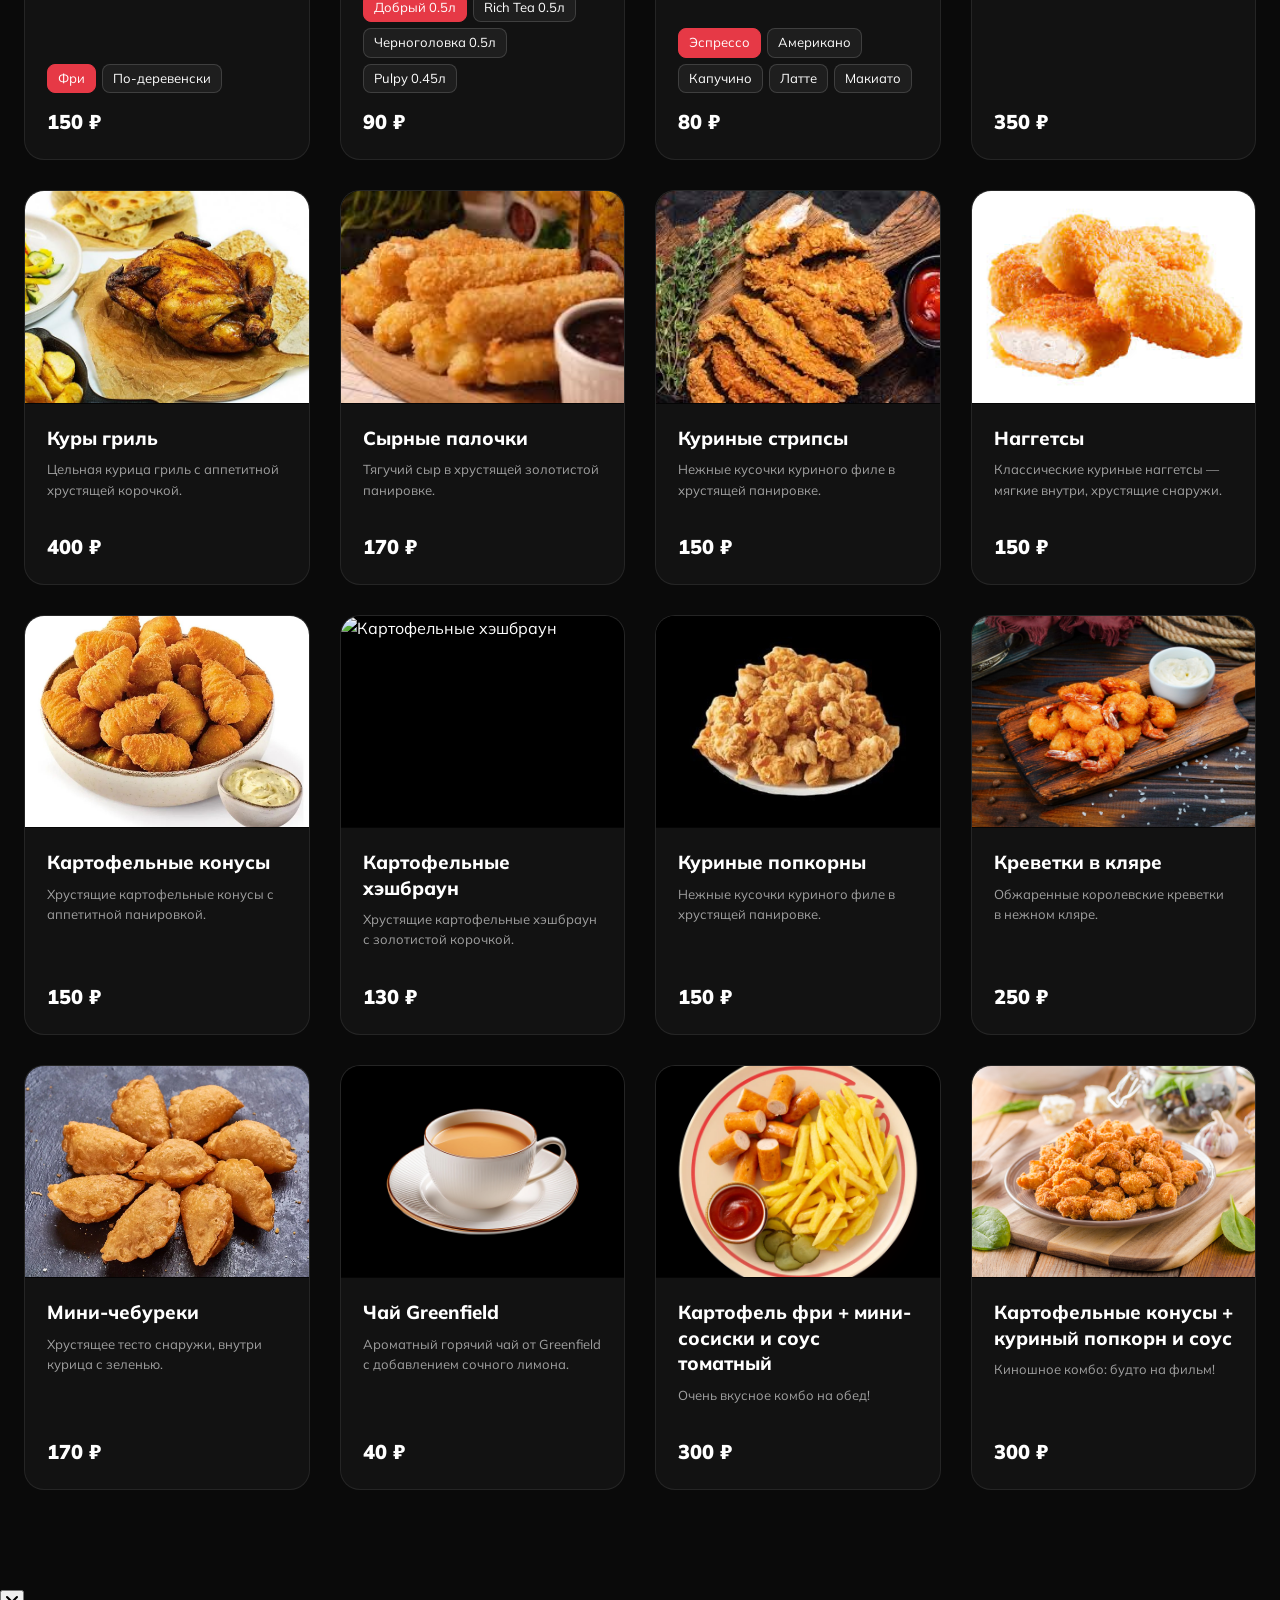
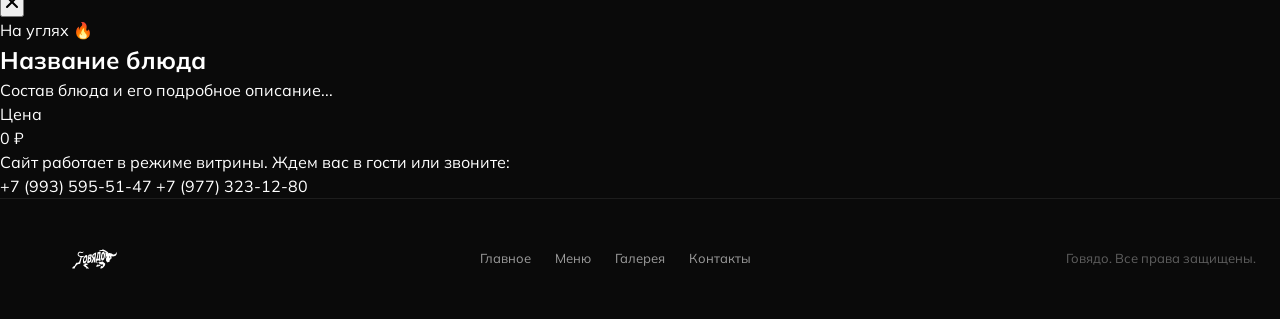
==== commit 044f3850: "yml1" ====
--- a/menu.html
+++ b/menu.html
@@ -8,7 +8,7 @@
     <link rel="preconnect" href="https://fonts.googleapis.com">
     <link rel="preconnect" href="https://fonts.gstatic.com" crossorigin>
     <link href="https://fonts.googleapis.com/css2?family=Mulish:wght@400;500;600;700;800;900&display=swap" rel="stylesheet">
-    <link rel="stylesheet" href="assets/css/main.css?v=2.1">
+    <link rel="stylesheet" href="assets/css/main.css?v=2.2">
     <link rel="icon" type="image/svg+xml" href="favicon.svg">
 
     <!-- Yandex.Metrika counter -->
@@ -142,6 +142,6 @@
         </div>
     </footer>
 
-    <script src="assets/js/main.js?v=2.1"></script>
+    <script src="assets/js/main.js?v=2.2"></script>
 </body>
 </html>
